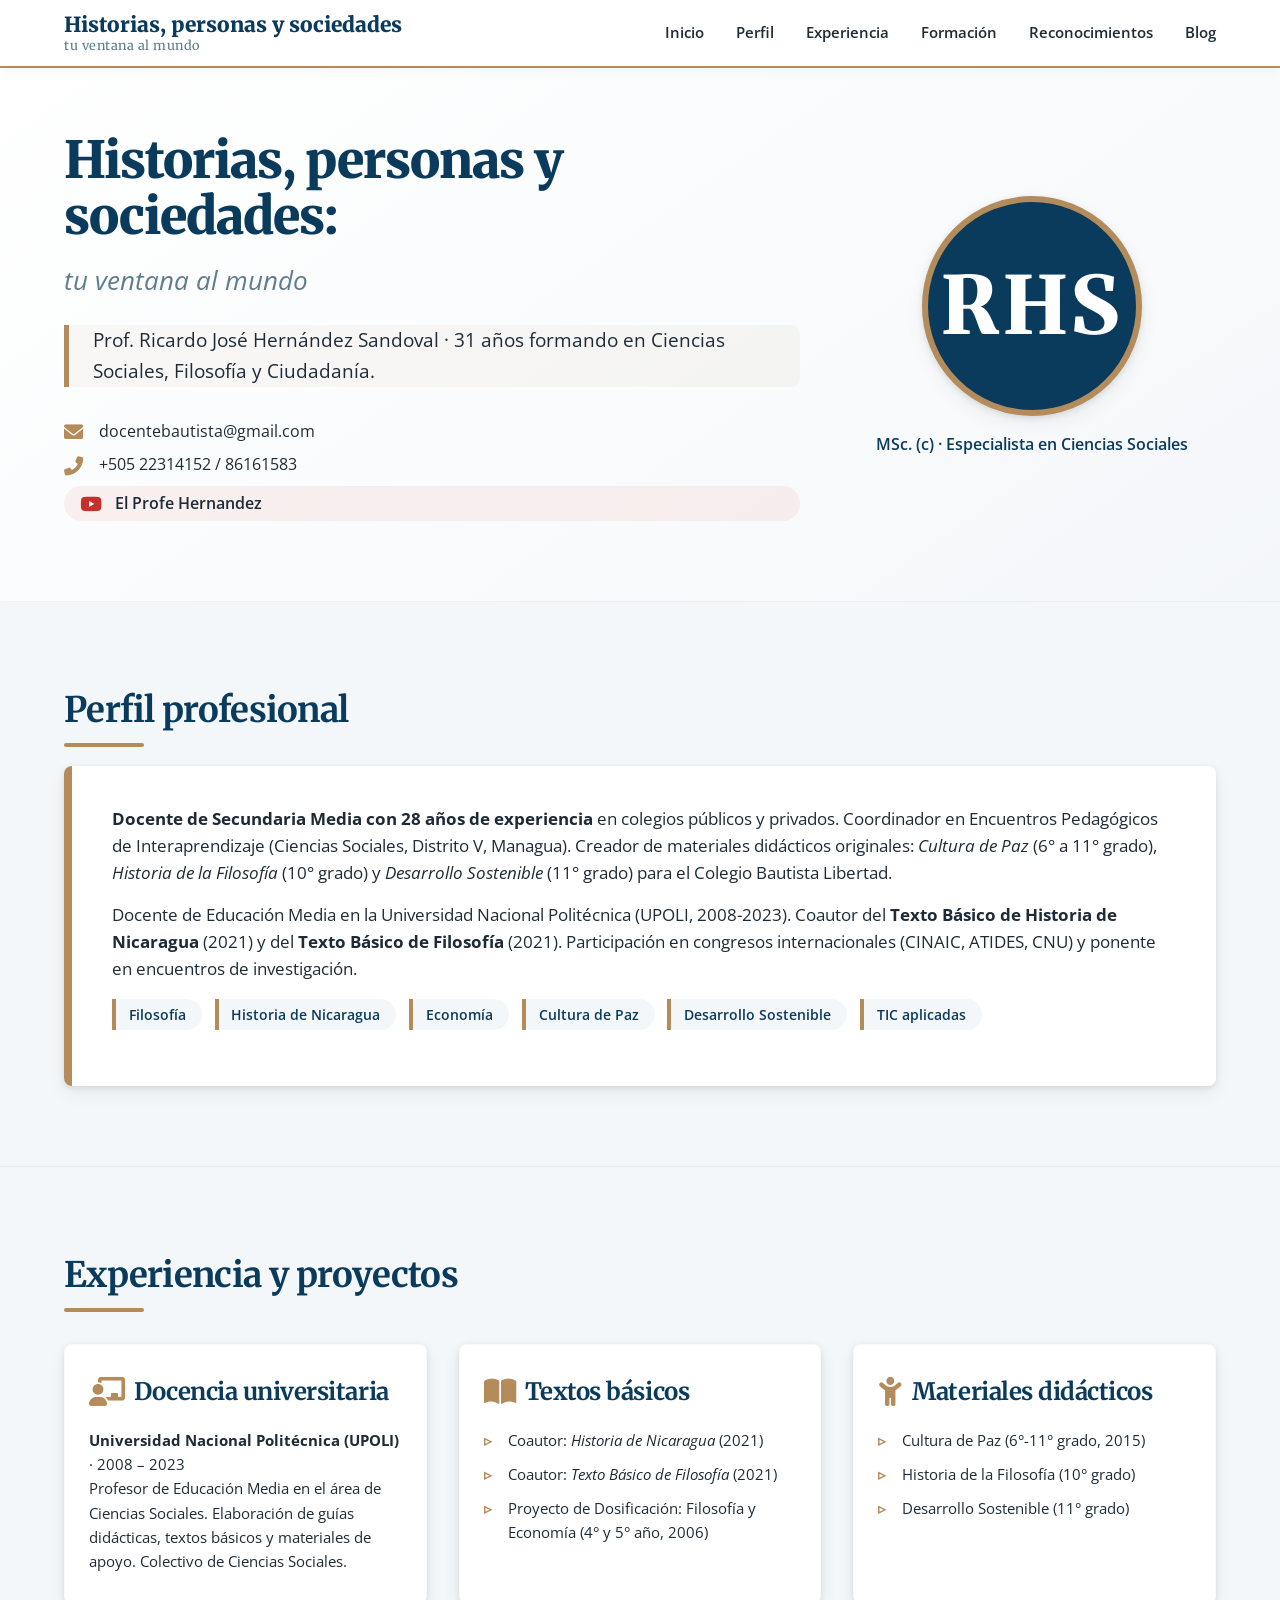
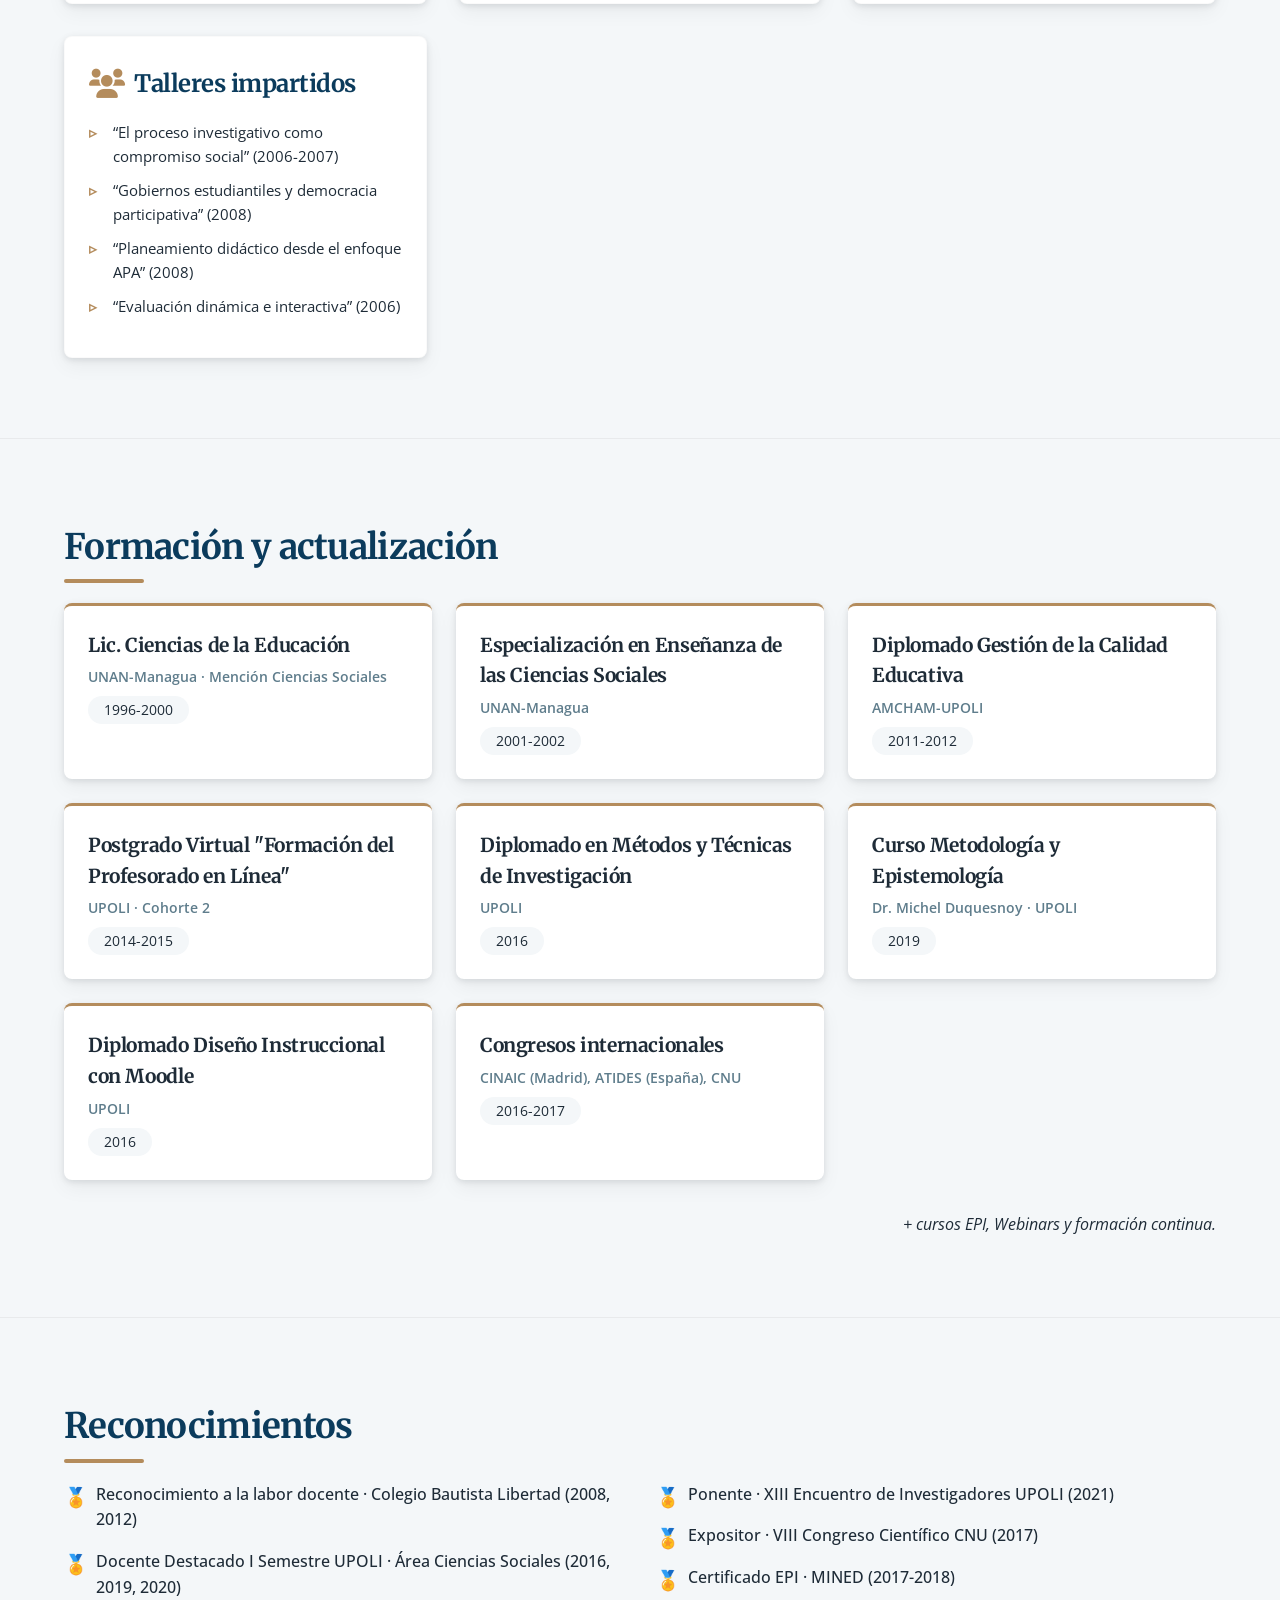
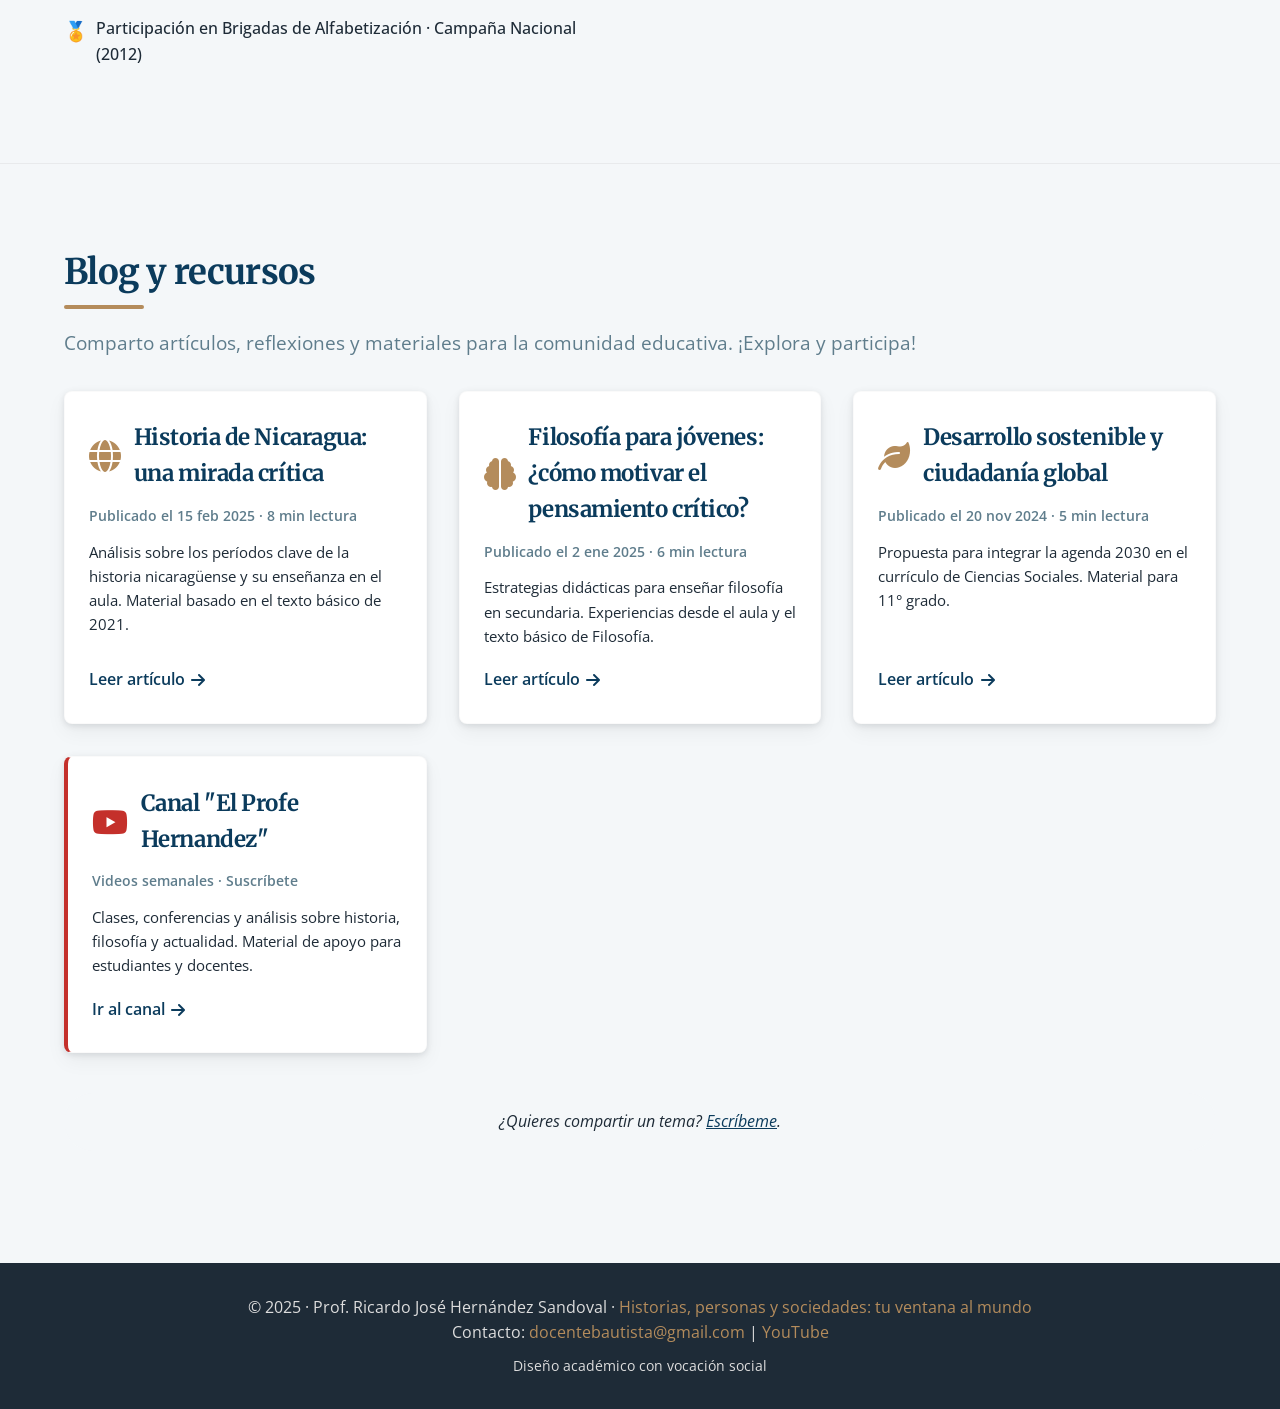
==== index.html @ fa41d8a7 "Update index.html" ====
<!DOCTYPE html>
<html lang="es">
<head>
    <meta charset="UTF-8">
    <meta name="viewport" content="width=device-width, initial-scale=1.0">
    <title>Historias, personas y sociedades · Prof. Ricardo Hernández</title>
    <!-- Fuentes Google Fonts -->
    <link rel="preconnect" href="https://fonts.googleapis.com">
    <link rel="preconnect" href="https://fonts.gstatic.com" crossorigin>
    <link href="https://fonts.googleapis.com/css2?family=Merriweather:wght@400;700;900&family=Open+Sans:wght@300;400;600;700&display=swap" rel="stylesheet">
    <!-- Font Awesome 6 -->
    <link rel="stylesheet" href="https://cdnjs.cloudflare.com/ajax/libs/font-awesome/6.0.0-beta3/css/all.min.css">
    <!-- Hoja de estilos personalizada -->
    <link rel="stylesheet" href="styles.css">
</head>
<body>
    <!-- BARRA DE NAVEGACIÓN -->
    <nav class="navbar">
        <div class="container">
            <div class="logo">
                Historias, personas y sociedades
                <span>tu ventana al mundo</span>
            </div>
            <ul class="nav-menu" id="nav-menu">
                <li><a href="#inicio">Inicio</a></li>
                <li><a href="#perfil">Perfil</a></li>
                <li><a href="#experiencia">Experiencia</a></li>
                <li><a href="#formacion">Formación</a></li>
                <li><a href="#reconocimientos">Reconocimientos</a></li>
                <li><a href="#blog">Blog</a></li>
            </ul>
            <div class="hamburger" id="hamburger">
                <span></span><span></span><span></span>
            </div>
        </div>
    </nav>

    <!-- SECCIÓN INICIO / HERO -->
    <section id="inicio">
        <div class="container hero">
            <div class="hero-content">
                <h1>Historias, personas y sociedades:</h1>
                <div class="subtitle">tu ventana al mundo</div>
                <p class="intro-text">Prof. Ricardo José Hernández Sandoval · 31 años formando en Ciencias Sociales, Filosofía y Ciudadanía.</p>
                <div class="hero-contact">
                    <p><i class="fas fa-envelope"></i> docentebautista@gmail.com</p>
                    <p><i class="fas fa-phone-alt"></i> +505 22314152 / 86161583</p>
                    <a href="https://youtube.com/@ElProfeHernandez" target="_blank" class="youtube-link"><i class="fab fa-youtube"></i> El Profe Hernandez</a>
                </div>
            </div>
            <div class="hero-avatar">
                <div class="avatar-circle">
                    <span>RHS</span>
                </div>
                <p style="margin-top: 1rem; font-weight: 600; color: var(--primary);">MSc. (c) · Especialista en Ciencias Sociales</p>
            </div>
        </div>
    </section>

    <!-- PERFIL PROFESIONAL -->
    <section id="perfil">
        <div class="container">
            <h2 class="section-title">Perfil profesional</h2>
            <div class="perfil-texto">
                <p><strong>Docente de Secundaria Media con 28 años de experiencia</strong> en colegios públicos y privados. Coordinador en Encuentros Pedagógicos de Interaprendizaje (Ciencias Sociales, Distrito V, Managua). Creador de materiales didácticos originales: <em>Cultura de Paz</em> (6° a 11° grado), <em>Historia de la Filosofía</em> (10° grado) y <em>Desarrollo Sostenible</em> (11° grado) para el Colegio Bautista Libertad.</p>
                <p style="margin-top: 1rem;">Docente de Educación Media en la Universidad Nacional Politécnica (UPOLI, 2008-2023). Coautor del <strong>Texto Básico de Historia de Nicaragua</strong> (2021) y del <strong>Texto Básico de Filosofía</strong> (2021). Participación en congresos internacionales (CINAIC, ATIDES, CNU) y ponente en encuentros de investigación.</p>
                <div class="badge-list">
                    <span class="badge">Filosofía</span>
                    <span class="badge">Historia de Nicaragua</span>
                    <span class="badge">Economía</span>
                    <span class="badge">Cultura de Paz</span>
                    <span class="badge">Desarrollo Sostenible</span>
                    <span class="badge">TIC aplicadas</span>
                </div>
            </div>
        </div>
    </section>

    <!-- EXPERIENCIA DESTACADA y MATERIALES -->
    <section id="experiencia">
        <div class="container">
            <h2 class="section-title">Experiencia y proyectos</h2>
            <div class="card-grid">
                <div class="card">
                    <h3><i class="fas fa-chalkboard-teacher"></i> Docencia universitaria</h3>
                    <p><strong>Universidad Nacional Politécnica (UPOLI)</strong> · 2008 – 2023</p>
                    <p>Profesor de Educación Media en el área de Ciencias Sociales. Elaboración de guías didácticas, textos básicos y materiales de apoyo. Colectivo de Ciencias Sociales.</p>
                </div>
                <div class="card">
                    <h3><i class="fas fa-book-open"></i> Textos básicos</h3>
                    <ul>
                        <li>Coautor: <em>Historia de Nicaragua</em> (2021)</li>
                        <li>Coautor: <em>Texto Básico de Filosofía</em> (2021)</li>
                        <li>Proyecto de Dosificación: Filosofía y Economía (4° y 5° año, 2006)</li>
                    </ul>
                </div>
                <div class="card">
                    <h3><i class="fas fa-child"></i> Materiales didácticos</h3>
                    <ul>
                        <li>Cultura de Paz (6°-11° grado, 2015)</li>
                        <li>Historia de la Filosofía (10° grado)</li>
                        <li>Desarrollo Sostenible (11° grado)</li>
                    </ul>
                </div>
                <div class="card">
                    <h3><i class="fas fa-users"></i> Talleres impartidos</h3>
                    <ul>
                        <li>“El proceso investigativo como compromiso social” (2006-2007)</li>
                        <li>“Gobiernos estudiantiles y democracia participativa” (2008)</li>
                        <li>“Planeamiento didáctico desde el enfoque APA” (2008)</li>
                        <li>“Evaluación dinámica e interactiva” (2006)</li>
                    </ul>
                </div>
            </div>
        </div>
    </section>

    <!-- FORMACIÓN ACADÉMICA Y DIPLOMADOS -->
    <section id="formacion">
        <div class="container">
            <h2 class="section-title">Formación y actualización</h2>
            <div class="formacion-grid">
                <div class="formacion-item">
                    <h4>Lic. Ciencias de la Educación</h4>
                    <div class="institucion">UNAN-Managua · Mención Ciencias Sociales</div>
                    <div class="fecha">1996-2000</div>
                </div>
                <div class="formacion-item">
                    <h4>Especialización en Enseñanza de las Ciencias Sociales</h4>
                    <div class="institucion">UNAN-Managua</div>
                    <div class="fecha">2001-2002</div>
                </div>
                <div class="formacion-item">
                    <h4>Diplomado Gestión de la Calidad Educativa</h4>
                    <div class="institucion">AMCHAM-UPOLI</div>
                    <div class="fecha">2011-2012</div>
                </div>
                <div class="formacion-item">
                    <h4>Postgrado Virtual "Formación del Profesorado en Línea"</h4>
                    <div class="institucion">UPOLI · Cohorte 2</div>
                    <div class="fecha">2014-2015</div>
                </div>
                <div class="formacion-item">
                    <h4>Diplomado en Métodos y Técnicas de Investigación</h4>
                    <div class="institucion">UPOLI</div>
                    <div class="fecha">2016</div>
                </div>
                <div class="formacion-item">
                    <h4>Curso Metodología y Epistemología</h4>
                    <div class="institucion">Dr. Michel Duquesnoy · UPOLI</div>
                    <div class="fecha">2019</div>
                </div>
                <div class="formacion-item">
                    <h4>Diplomado Diseño Instruccional con Moodle</h4>
                    <div class="institucion">UPOLI</div>
                    <div class="fecha">2016</div>
                </div>
                <div class="formacion-item">
                    <h4>Congresos internacionales</h4>
                    <div class="institucion">CINAIC (Madrid), ATIDES (España), CNU</div>
                    <div class="fecha">2016-2017</div>
                </div>
            </div>
            <p style="margin-top: 2rem; text-align: right; font-style: italic;">+ cursos EPI, Webinars y formación continua.</p>
        </div>
    </section>

    <!-- RECONOCIMIENTOS -->
    <section id="reconocimientos">
        <div class="container">
            <h2 class="section-title">Reconocimientos</h2>
            <div style="display: grid; grid-template-columns: repeat(auto-fit, minmax(300px, 1fr)); gap: 2rem;">
                <ul class="reconocimientos-list">
                    <li>Reconocimiento a la labor docente · Colegio Bautista Libertad (2008, 2012)</li>
                    <li>Docente Destacado I Semestre UPOLI · Área Ciencias Sociales (2016, 2019, 2020)</li>
                    <li>Participación en Brigadas de Alfabetización · Campaña Nacional (2012)</li>
                </ul>
                <ul class="reconocimientos-list">
                    <li>Ponente · XIII Encuentro de Investigadores UPOLI (2021)</li>
                    <li>Expositor · VIII Congreso Científico CNU (2017)</li>
                    <li>Certificado EPI · MINED (2017-2018)</li>
                </ul>
            </div>
        </div>
    </section>

    <!-- SECCIÓN BLOG -->
    <section id="blog">
        <div class="container">
            <h2 class="section-title">Blog y recursos</h2>
            <p class="blog-intro">Comparto artículos, reflexiones y materiales para la comunidad educativa. ¡Explora y participa!</p>
            <div class="blog-grid">
                <div class="blog-card">
                    <div class="blog-card-header">
                        <i class="fas fa-globe"></i>
                        <h3>Historia de Nicaragua: una mirada crítica</h3>
                    </div>
                    <p class="blog-meta">Publicado el 15 feb 2025 · 8 min lectura</p>
                    <p class="blog-excerpt">Análisis sobre los períodos clave de la historia nicaragüense y su enseñanza en el aula. Material basado en el texto básico de 2021.</p>
                    <a href="#" class="blog-link" target="_blank">Leer artículo <i class="fas fa-arrow-right"></i></a>
                </div>
                <div class="blog-card">
                    <div class="blog-card-header">
                        <i class="fas fa-brain"></i>
                        <h3>Filosofía para jóvenes: ¿cómo motivar el pensamiento crítico?</h3>
                    </div>
                    <p class="blog-meta">Publicado el 2 ene 2025 · 6 min lectura</p>
                    <p class="blog-excerpt">Estrategias didácticas para enseñar filosofía en secundaria. Experiencias desde el aula y el texto básico de Filosofía.</p>
                    <a href="#" class="blog-link" target="_blank">Leer artículo <i class="fas fa-arrow-right"></i></a>
                </div>
                <div class="blog-card">
                    <div class="blog-card-header">
                        <i class="fas fa-leaf"></i>
                        <h3>Desarrollo sostenible y ciudadanía global</h3>
                    </div>
                    <p class="blog-meta">Publicado el 20 nov 2024 · 5 min lectura</p>
                    <p class="blog-excerpt">Propuesta para integrar la agenda 2030 en el currículo de Ciencias Sociales. Material para 11° grado.</p>
                    <a href="#" class="blog-link" target="_blank">Leer artículo <i class="fas fa-arrow-right"></i></a>
                </div>
                <div class="blog-card blog-card-youtube">
                    <div class="blog-card-header">
                        <i class="fab fa-youtube" style="color: #c4302b;"></i>
                        <h3>Canal "El Profe Hernandez"</h3>
                    </div>
                    <p class="blog-meta">Videos semanales · Suscríbete</p>
                    <p class="blog-excerpt">Clases, conferencias y análisis sobre historia, filosofía y actualidad. Material de apoyo para estudiantes y docentes.</p>
                    <a href="https://youtube.com/@ElProfeHernandez" class="blog-link" target="_blank">Ir al canal <i class="fas fa-arrow-right"></i></a>
                </div>
            </div>
            <p class="blog-note">¿Quieres compartir un tema? <a href="mailto:docentebautista@gmail.com">Escríbeme</a>.</p>
        </div>
    </section>

    <!-- FOOTER -->
    <footer>
        <div class="container">
            <p>© 2025 · Prof. Ricardo José Hernández Sandoval · <a href="#inicio">Historias, personas y sociedades: tu ventana al mundo</a></p>
            <p>Contacto: <a href="mailto:docentebautista@gmail.com">docentebautista@gmail.com</a> | <a href="https://youtube.com/@ElProfeHernandez" target="_blank">YouTube</a></p>
            <p style="margin-top: 0.5rem; font-size: 0.9rem;">Diseño académico con vocación social</p>
        </div>
    </footer>

    <!-- Archivo JavaScript -->
    <script src="script.js"></script>
</body>
</html>
---- styles.css ----
/* === RESET Y VARIABLES === */
* {
    margin: 0;
    padding: 0;
    box-sizing: border-box;
}

:root {
    --primary: #0b3b5c;       /* Azul profundo académico */
    --secondary: #5f7d8c;     /* Gris azulado para detalles */
    --accent: #b48c5c;        /* Acento cálido (ocre) */
    --light: #f4f7f9;         /* Fondo muy suave */
    --dark: #1e2b37;           /* Casi negro para textos */
    --white: #ffffff;
    --shadow: 0 8px 20px rgba(0,0,0,0.05), 0 2px 6px rgba(0,20,30,0.1);
    --border-radius: 8px;
}

body {
    font-family: 'Open Sans', sans-serif;
    color: var(--dark);
    background-color: var(--light);
    line-height: 1.6;
    scroll-behavior: smooth;
}

h1, h2, h3, h4 {
    font-family: 'Merriweather', serif;
    font-weight: 700;
    letter-spacing: -0.02em;
}

a {
    text-decoration: none;
    color: inherit;
}

.container {
    max-width: 1200px;
    margin: 0 auto;
    padding: 0 24px;
}

/* === NAVBAR === */
.navbar {
    background-color: var(--white);
    box-shadow: 0 4px 12px rgba(0,0,0,0.03);
    position: sticky;
    top: 0;
    z-index: 100;
    padding: 0.8rem 0;
    border-bottom: 2px solid var(--accent);
}

.navbar .container {
    display: flex;
    justify-content: space-between;
    align-items: center;
}

.logo {
    font-family: 'Merriweather', serif;
    font-weight: 900;
    font-size: 1.3rem;
    color: var(--primary);
    line-height: 1.2;
}
.logo span {
    display: block;
    font-size: 0.8rem;
    font-weight: 400;
    color: var(--secondary);
    letter-spacing: 0.5px;
}

.nav-menu {
    display: flex;
    list-style: none;
    gap: 2rem;
}

.nav-menu a {
    font-weight: 600;
    font-size: 0.95rem;
    color: var(--dark);
    padding: 0.5rem 0;
    border-bottom: 2px solid transparent;
    transition: 0.2s;
}
.nav-menu a:hover {
    border-bottom-color: var(--accent);
    color: var(--primary);
}

.hamburger {
    display: none;
    flex-direction: column;
    cursor: pointer;
    gap: 5px;
}
.hamburger span {
    width: 28px;
    height: 3px;
    background-color: var(--primary);
    border-radius: 3px;
    transition: 0.2s;
}

/* === SECCIONES GENERALES === */
section {
    padding: 5rem 0;
    border-bottom: 1px solid rgba(0,0,0,0.05);
}
section:last-of-type {
    border-bottom: none;
}

.section-title {
    font-size: 2.2rem;
    color: var(--primary);
    margin-bottom: 1.2rem;
    position: relative;
    padding-bottom: 0.5rem;
}
.section-title::after {
    content: '';
    position: absolute;
    bottom: 0;
    left: 0;
    width: 80px;
    height: 4px;
    background: var(--accent);
    border-radius: 4px;
}

.card-grid {
    display: grid;
    grid-template-columns: repeat(auto-fit, minmax(280px, 1fr));
    gap: 2rem;
    margin-top: 2rem;
}

.card {
    background: var(--white);
    border-radius: var(--border-radius);
    padding: 1.8rem 1.5rem;
    box-shadow: var(--shadow);
    transition: transform 0.2s, box-shadow 0.2s;
    border: 1px solid rgba(0,0,0,0.02);
}
.card:hover {
    transform: translateY(-5px);
    box-shadow: 0 15px 30px rgba(0,30,50,0.1);
}
.card h3 {
    color: var(--primary);
    margin-bottom: 1rem;
    font-size: 1.5rem;
    display: flex;
    align-items: center;
    gap: 0.6rem;
}
.card h3 i {
    color: var(--accent);
    font-size: 1.8rem;
}
.card p, .card li {
    color: var(--dark);
    font-size: 0.95rem;
}
.card ul {
    list-style: none;
}
.card li {
    margin-bottom: 0.6rem;
    padding-left: 1.5rem;
    position: relative;
}
.card li::before {
    content: "▹";
    color: var(--accent);
    position: absolute;
    left: 0;
    font-weight: bold;
}

.badge-list {
    display: flex;
    flex-wrap: wrap;
    gap: 0.8rem;
    margin: 1rem 0;
}
.badge {
    background: var(--light);
    border-left: 4px solid var(--accent);
    padding: 0.3rem 1rem 0.3rem 0.8rem;
    font-weight: 600;
    font-size: 0.85rem;
    color: var(--primary);
    border-radius: 0 20px 20px 0;
}

/* === HERO === */
#inicio {
    background: linear-gradient(145deg, var(--white) 0%, var(--light) 100%);
    padding: 4rem 0 5rem;
}
.hero {
    display: flex;
    align-items: center;
    gap: 3rem;
    flex-wrap: wrap;
}
.hero-content {
    flex: 2;
    min-width: 300px;
}
.hero-content h1 {
    font-size: 3.2rem;
    font-weight: 900;
    color: var(--primary);
    line-height: 1.1;
    margin-bottom: 1rem;
}
.hero-content .subtitle {
    font-size: 1.6rem;
    font-weight: 400;
    color: var(--secondary);
    margin-bottom: 1.5rem;
    font-style: italic;
}
.hero-content .intro-text {
    font-size: 1.2rem;
    margin-bottom: 2rem;
    border-left: 5px solid var(--accent);
    padding-left: 1.5rem;
    background: rgba(180,140,92,0.05);
    border-radius: 0 8px 8px 0;
}
.hero-avatar {
    flex: 1;
    min-width: 220px;
    text-align: center;
}
.avatar-circle {
    width: 220px;
    height: 220px;
    background: var(--primary);
    border-radius: 50%;
    margin: 0 auto;
    display: flex;
    align-items: center;
    justify-content: center;
    border: 6px solid var(--accent);
    box-shadow: var(--shadow);
}
.avatar-circle span {
    font-size: 5rem;
    font-weight: 900;
    color: var(--white);
    font-family: 'Merriweather', serif;
    text-transform: uppercase;
    letter-spacing: 4px;
}
.hero-contact {
    margin-top: 1rem;
    display: flex;
    flex-direction: column;
    gap: 0.5rem;
}
.hero-contact a, .hero-contact p {
    display: inline-flex;
    align-items: center;
    gap: 0.7rem;
    font-size: 1rem;
    color: var(--dark);
}
.hero-contact i {
    color: var(--accent);
    width: 1.5rem;
    font-size: 1.2rem;
}
.youtube-link {
    background: #c4302b10;
    padding: 0.3rem 1rem;
    border-radius: 40px;
    font-weight: 600;
}
.youtube-link i {
    color: #c4302b;
}

/* === PERFIL === */
.perfil-texto {
    background: var(--white);
    padding: 2.5rem;
    border-radius: var(--border-radius);
    box-shadow: var(--shadow);
    font-size: 1.05rem;
    border-left: 8px solid var(--accent);
}

/* === EXPERIENCIA === */
.exp-item {
    margin-bottom: 2rem;
}
.exp-item h3 {
    font-size: 1.4rem;
    margin-bottom: 0.2rem;
    color: var(--primary);
}
.exp-meta {
    font-weight: 600;
    color: var(--secondary);
    margin-bottom: 0.5rem;
    display: block;
}

/* === FORMACIÓN === */
.formacion-grid {
    display: grid;
    grid-template-columns: repeat(auto-fill, minmax(280px, 1fr));
    gap: 1.5rem;
}
.formacion-item {
    background: var(--white);
    padding: 1.5rem;
    border-radius: var(--border-radius);
    box-shadow: var(--shadow);
    border-top: 3px solid var(--accent);
}
.formacion-item h4 {
    font-size: 1.2rem;
    margin-bottom: 0.3rem;
}
.formacion-item .institucion {
    color: var(--secondary);
    font-weight: 600;
    font-size: 0.9rem;
    margin-bottom: 0.5rem;
}
.formacion-item .fecha {
    font-size: 0.85rem;
    background: var(--light);
    display: inline-block;
    padding: 0.2rem 1rem;
    border-radius: 20px;
}

/* === RECONOCIMIENTOS === */
.reconocimientos-list {
    list-style: none;
}
.reconocimientos-list li {
    margin-bottom: 1rem;
    padding-left: 2rem;
    position: relative;
    font-weight: 500;
}
.reconocimientos-list li::before {
    content: "🏅";
    position: absolute;
    left: 0;
    color: var(--accent);
    font-size: 1.2rem;
}

/* === BLOG === */
.blog-intro {
    font-size: 1.2rem;
    margin-bottom: 2rem;
    color: var(--secondary);
}
.blog-grid {
    display: grid;
    grid-template-columns: repeat(auto-fit, minmax(280px, 1fr));
    gap: 2rem;
    margin-top: 1rem;
}
.blog-card {
    background: var(--white);
    border-radius: var(--border-radius);
    padding: 1.8rem 1.5rem;
    box-shadow: var(--shadow);
    transition: transform 0.2s, box-shadow 0.2s;
    border: 1px solid rgba(0,0,0,0.02);
    display: flex;
    flex-direction: column;
}
.blog-card:hover {
    transform: translateY(-5px);
    box-shadow: 0 15px 30px rgba(0,30,50,0.1);
}
.blog-card-header {
    display: flex;
    align-items: center;
    gap: 0.8rem;
    margin-bottom: 0.8rem;
}
.blog-card-header i {
    font-size: 2rem;
    color: var(--accent);
}
.blog-card-header h3 {
    font-size: 1.4rem;
    color: var(--primary);
    margin: 0;
}
.blog-meta {
    font-size: 0.85rem;
    color: var(--secondary);
    margin-bottom: 0.8rem;
    font-weight: 600;
}
.blog-excerpt {
    font-size: 0.95rem;
    margin-bottom: 1.2rem;
    flex-grow: 1;
}
.blog-link {
    color: var(--primary);
    font-weight: 600;
    display: inline-flex;
    align-items: center;
    gap: 0.4rem;
    transition: gap 0.2s;
    border-bottom: 1px solid transparent;
}
.blog-link:hover {
    gap: 0.8rem;
    border-bottom-color: var(--accent);
}
.blog-card-youtube {
    border-left: 4px solid #c4302b;
}
.blog-note {
    margin-top: 2.5rem;
    font-style: italic;
    text-align: center;
    background: var(--light);
    padding: 1rem;
    border-radius: 40px;
}
.blog-note a {
    color: var(--primary);
    text-decoration: underline;
}

/* === BOTONES (útil para enlaces) === */
.btn {
    display: inline-block;
    background: var(--primary);
    color: white;
    padding: 0.8rem 2rem;
    border-radius: 40px;
    font-weight: 600;
    transition: background 0.2s;
    border: none;
    cursor: pointer;
}
.btn:hover {
    background: var(--secondary);
}

/* === FOOTER === */
footer {
    background: var(--dark);
    color: #ddd;
    text-align: center;
    padding: 2rem 0;
    margin-top: 2rem;
}
footer a {
    color: var(--accent);
}
footer a:hover {
    text-decoration: underline;
}

/* === RESPONSIVE === */
@media (max-width: 768px) {
    .nav-menu {
        position: fixed;
        left: -100%;
        top: 70px;
        flex-direction: column;
        background-color: var(--white);
        width: 100%;
        text-align: center;
        transition: 0.3s;
        box-shadow: 0 10px 20px rgba(0,0,0,0.1);
        padding: 2rem 0;
        gap: 1.5rem;
        border-top: 2px solid var(--accent);
    }
    .nav-menu.active {
        left: 0;
    }
    .hamburger {
        display: flex;
    }
    .hero {
        flex-direction: column-reverse;
        text-align: center;
    }
    .hero-content h1 {
        font-size: 2.5rem;
    }
    .hero-content .intro-text {
        text-align: left;
    }
    .section-title {
        font-size: 2rem;
    }
}
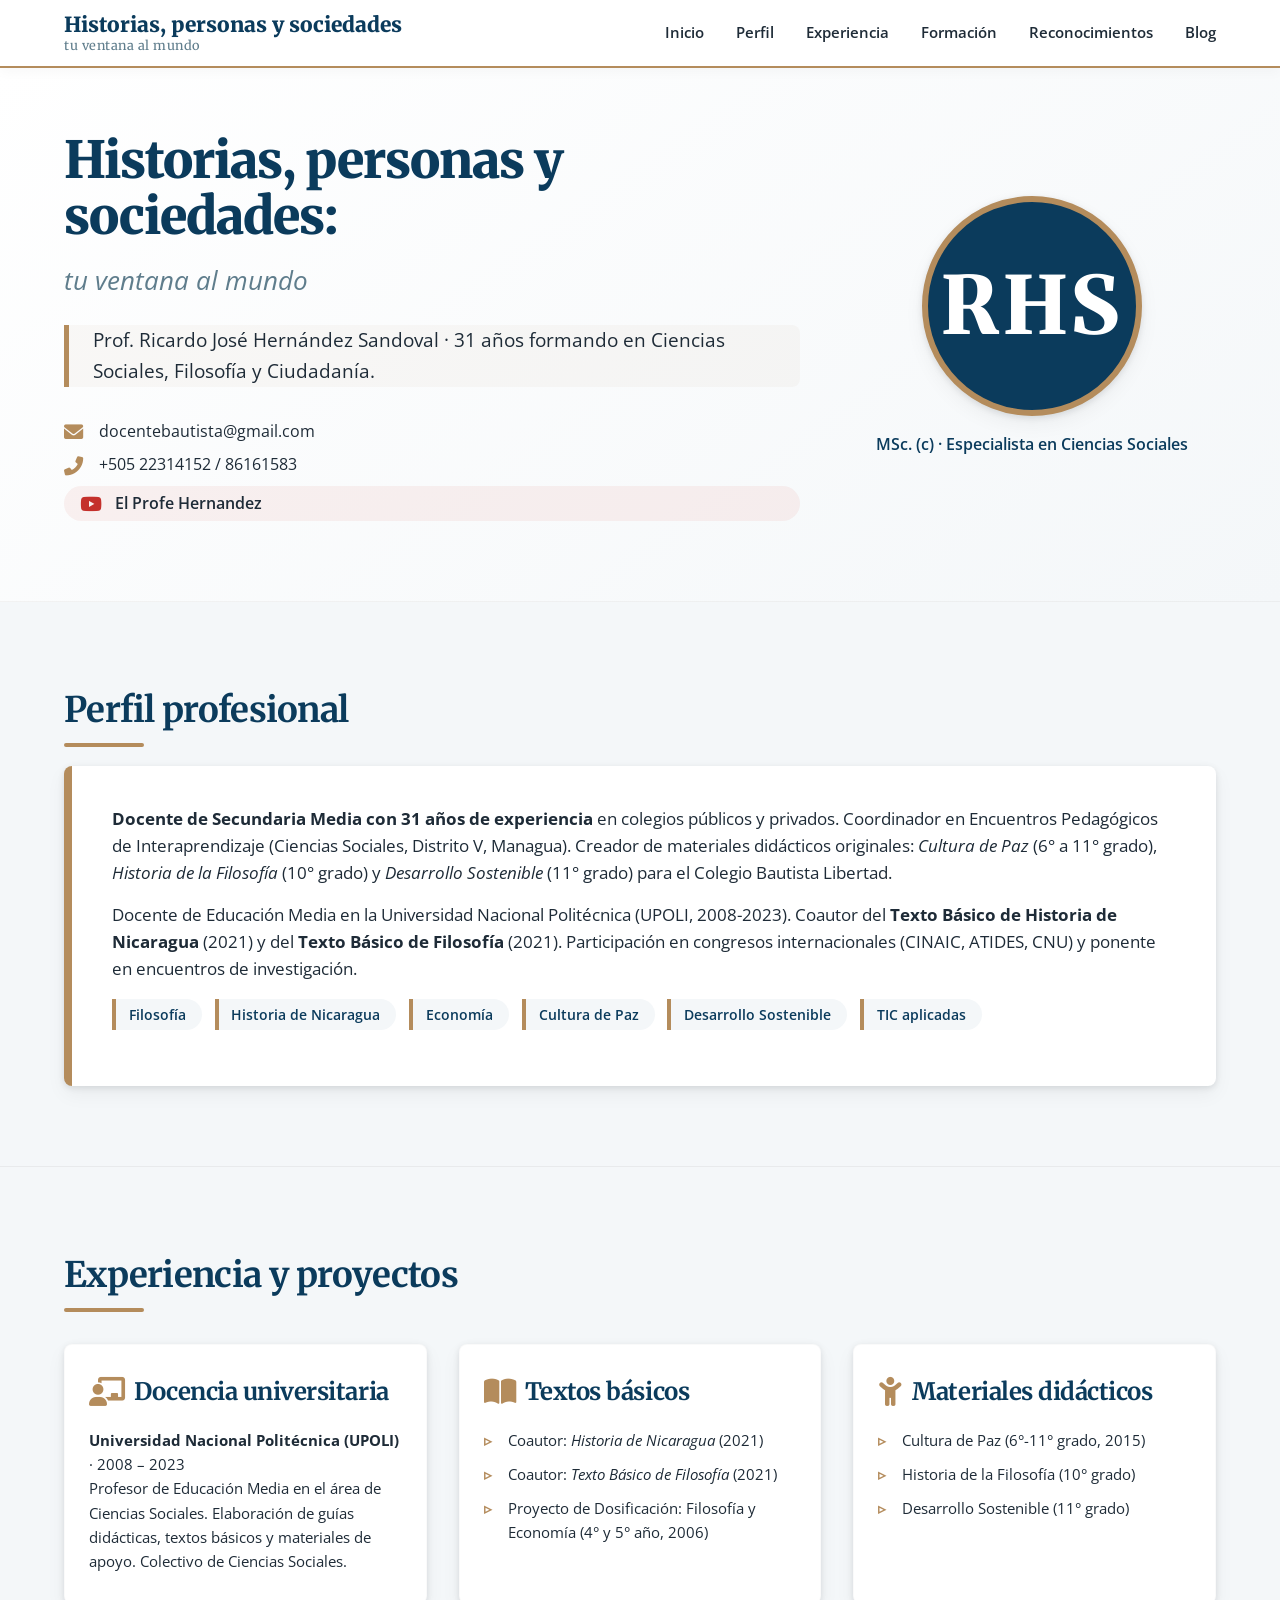
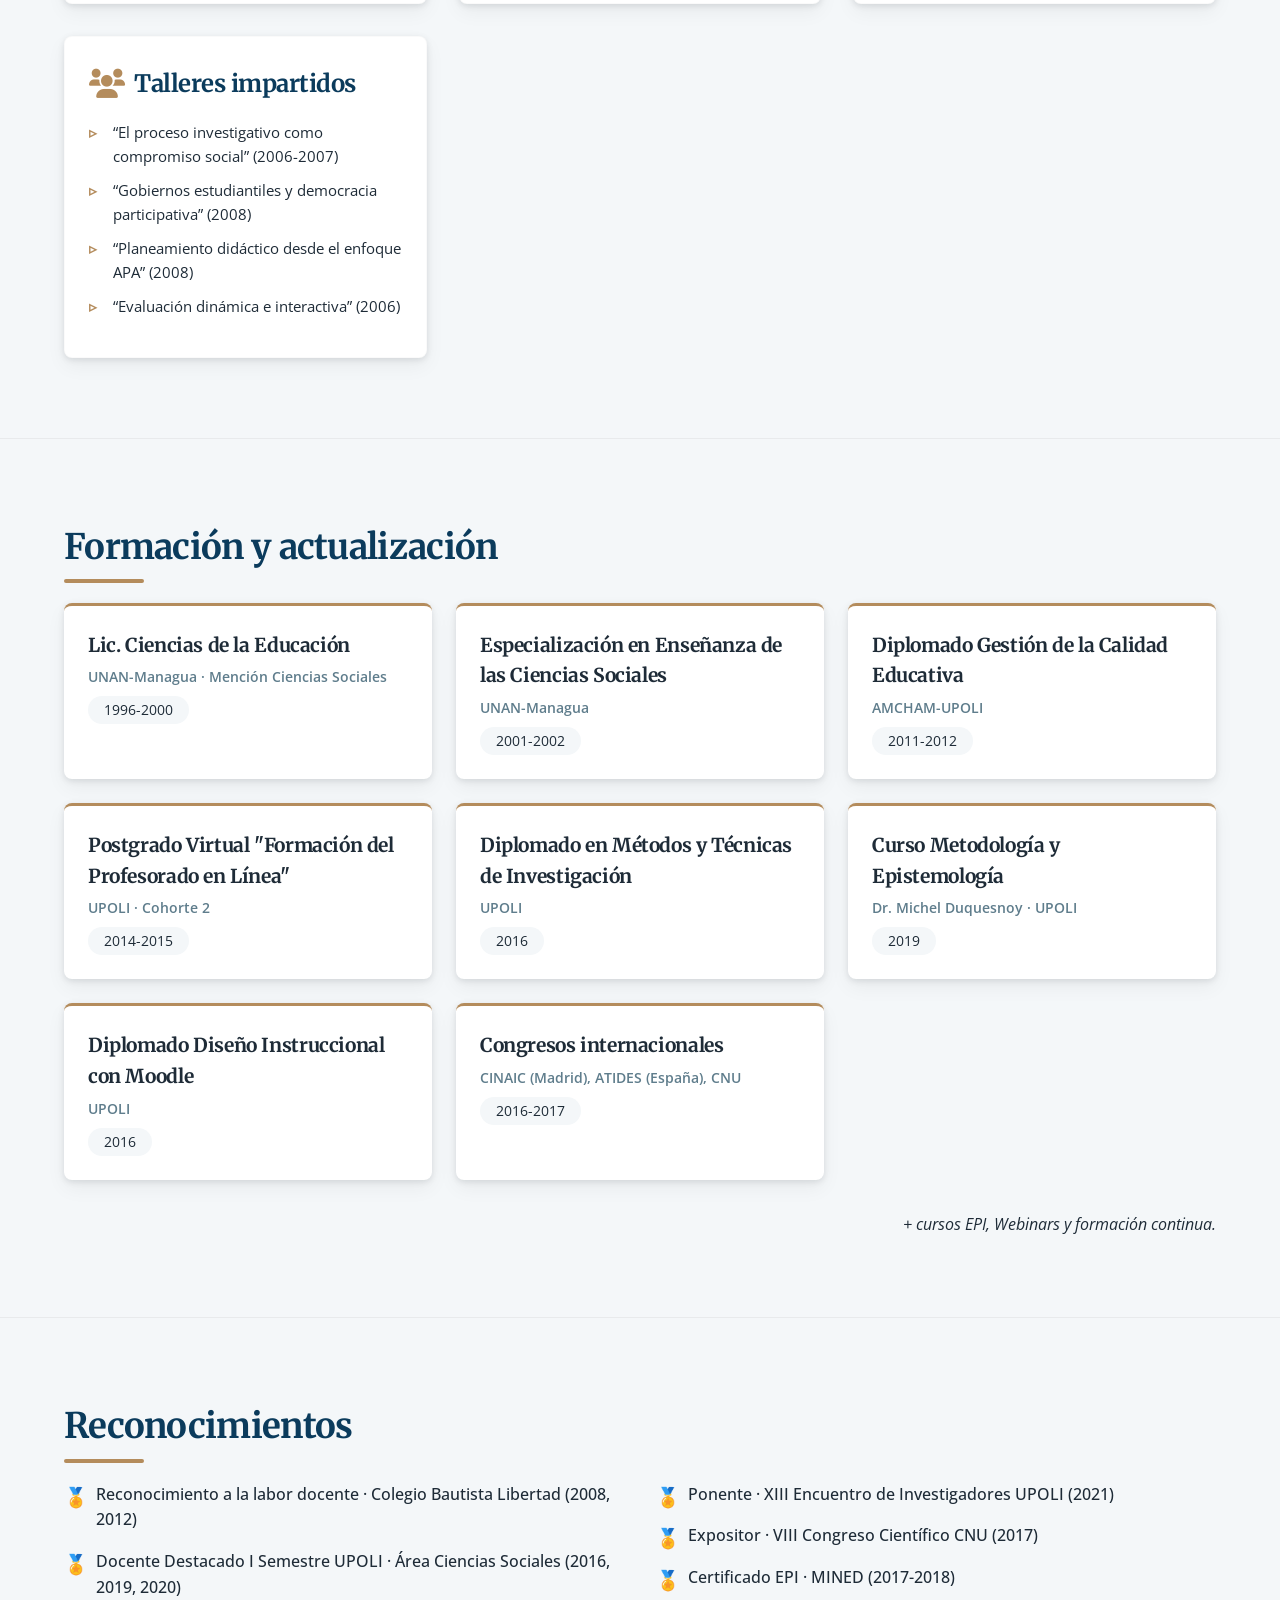
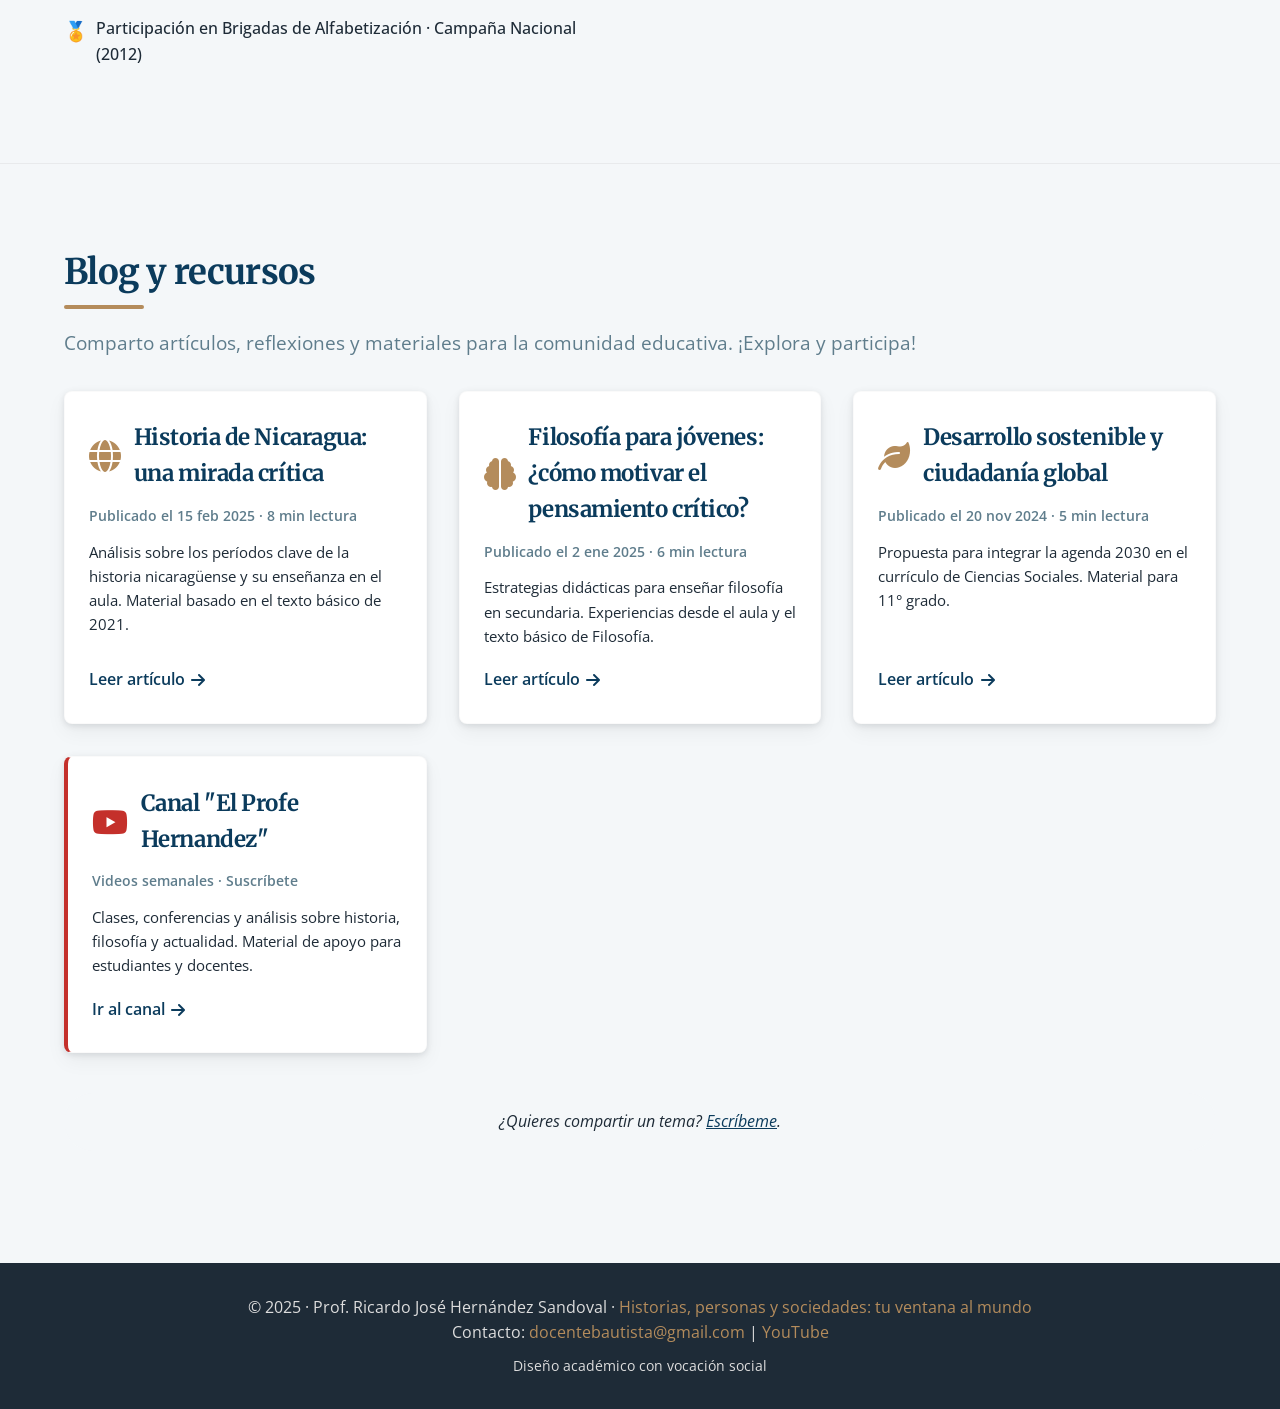
==== commit 77a16cec: "Update index.html" ====
--- a/index.html
+++ b/index.html
@@ -62,7 +62,7 @@
         <div class="container">
             <h2 class="section-title">Perfil profesional</h2>
             <div class="perfil-texto">
-                <p><strong>Docente de Secundaria Media con 28 años de experiencia</strong> en colegios públicos y privados. Coordinador en Encuentros Pedagógicos de Interaprendizaje (Ciencias Sociales, Distrito V, Managua). Creador de materiales didácticos originales: <em>Cultura de Paz</em> (6° a 11° grado), <em>Historia de la Filosofía</em> (10° grado) y <em>Desarrollo Sostenible</em> (11° grado) para el Colegio Bautista Libertad.</p>
+                <p><strong>Docente de Secundaria Media con 31 años de experiencia</strong> en colegios públicos y privados. Coordinador en Encuentros Pedagógicos de Interaprendizaje (Ciencias Sociales, Distrito V, Managua). Creador de materiales didácticos originales: <em>Cultura de Paz</em> (6° a 11° grado), <em>Historia de la Filosofía</em> (10° grado) y <em>Desarrollo Sostenible</em> (11° grado) para el Colegio Bautista Libertad.</p>
                 <p style="margin-top: 1rem;">Docente de Educación Media en la Universidad Nacional Politécnica (UPOLI, 2008-2023). Coautor del <strong>Texto Básico de Historia de Nicaragua</strong> (2021) y del <strong>Texto Básico de Filosofía</strong> (2021). Participación en congresos internacionales (CINAIC, ATIDES, CNU) y ponente en encuentros de investigación.</p>
                 <div class="badge-list">
                     <span class="badge">Filosofía</span>
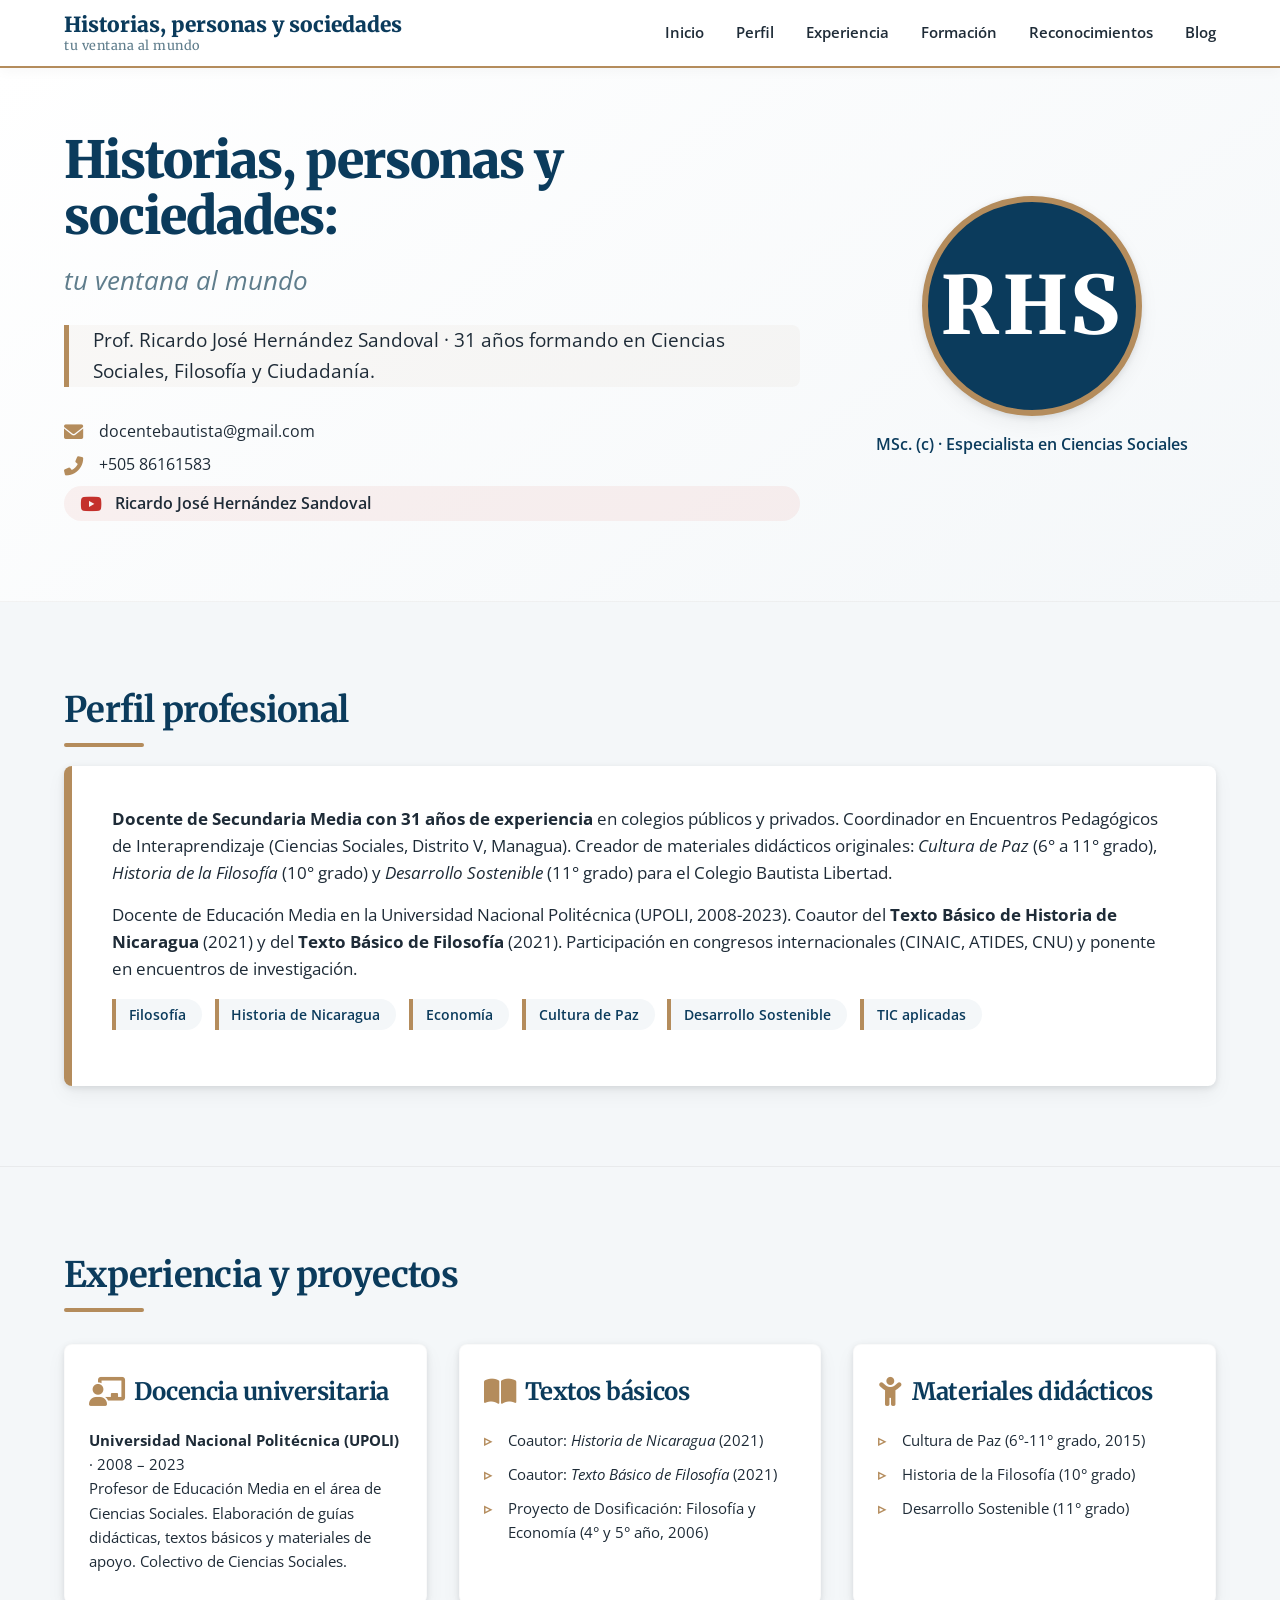
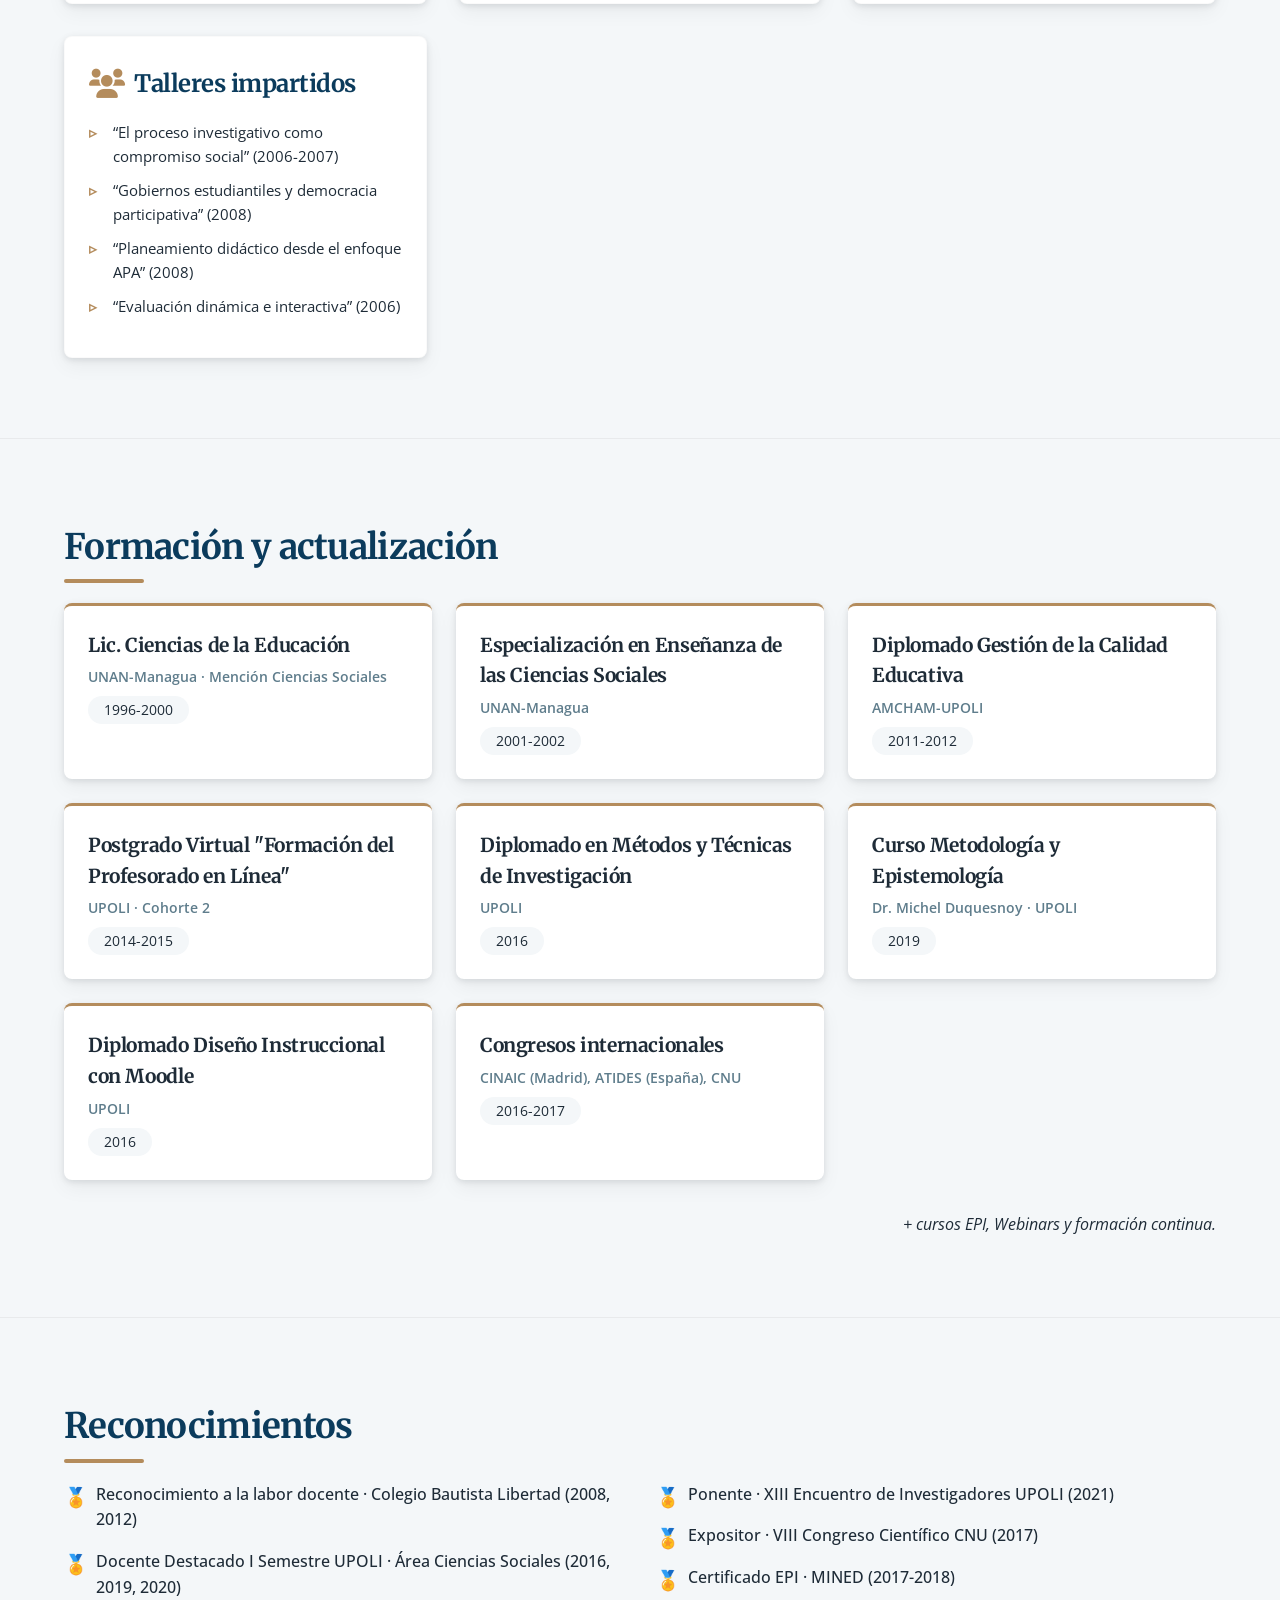
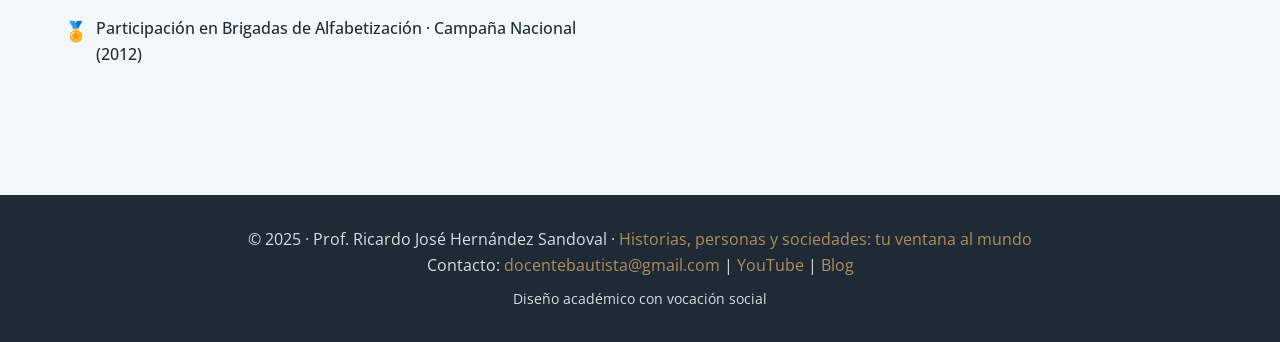
==== commit 12d1285a: "Update index.html" ====
--- a/index.html
+++ b/index.html
@@ -18,16 +18,16 @@
     <nav class="navbar">
         <div class="container">
             <div class="logo">
-                Historias, personas y sociedades
+                <a href="index.html">Historias, personas y sociedades</a>
                 <span>tu ventana al mundo</span>
             </div>
             <ul class="nav-menu" id="nav-menu">
-                <li><a href="#inicio">Inicio</a></li>
-                <li><a href="#perfil">Perfil</a></li>
-                <li><a href="#experiencia">Experiencia</a></li>
-                <li><a href="#formacion">Formación</a></li>
-                <li><a href="#reconocimientos">Reconocimientos</a></li>
-                <li><a href="#blog">Blog</a></li>
+                <li><a href="index.html#inicio">Inicio</a></li>
+                <li><a href="index.html#perfil">Perfil</a></li>
+                <li><a href="index.html#experiencia">Experiencia</a></li>
+                <li><a href="index.html#formacion">Formación</a></li>
+                <li><a href="index.html#reconocimientos">Reconocimientos</a></li>
+                <li><a href="blog.html">Blog</a></li>
             </ul>
             <div class="hamburger" id="hamburger">
                 <span></span><span></span><span></span>
@@ -44,8 +44,8 @@
                 <p class="intro-text">Prof. Ricardo José Hernández Sandoval · 31 años formando en Ciencias Sociales, Filosofía y Ciudadanía.</p>
                 <div class="hero-contact">
                     <p><i class="fas fa-envelope"></i> docentebautista@gmail.com</p>
-                    <p><i class="fas fa-phone-alt"></i> +505 22314152 / 86161583</p>
-                    <a href="https://youtube.com/@ElProfeHernandez" target="_blank" class="youtube-link"><i class="fab fa-youtube"></i> El Profe Hernandez</a>
+                    <p><i class="fas fa-phone-alt"></i> +505 86161583</p>
+                    <a href="https://www.youtube.com/@RicardoJoseHernandezSandoval" target="_blank" class="youtube-link"><i class="fab fa-youtube"></i> Ricardo José Hernández Sandoval</a>
                 </div>
             </div>
             <div class="hero-avatar">
@@ -184,58 +184,11 @@
         </div>
     </section>
 
-    <!-- SECCIÓN BLOG -->
-    <section id="blog">
-        <div class="container">
-            <h2 class="section-title">Blog y recursos</h2>
-            <p class="blog-intro">Comparto artículos, reflexiones y materiales para la comunidad educativa. ¡Explora y participa!</p>
-            <div class="blog-grid">
-                <div class="blog-card">
-                    <div class="blog-card-header">
-                        <i class="fas fa-globe"></i>
-                        <h3>Historia de Nicaragua: una mirada crítica</h3>
-                    </div>
-                    <p class="blog-meta">Publicado el 15 feb 2025 · 8 min lectura</p>
-                    <p class="blog-excerpt">Análisis sobre los períodos clave de la historia nicaragüense y su enseñanza en el aula. Material basado en el texto básico de 2021.</p>
-                    <a href="#" class="blog-link" target="_blank">Leer artículo <i class="fas fa-arrow-right"></i></a>
-                </div>
-                <div class="blog-card">
-                    <div class="blog-card-header">
-                        <i class="fas fa-brain"></i>
-                        <h3>Filosofía para jóvenes: ¿cómo motivar el pensamiento crítico?</h3>
-                    </div>
-                    <p class="blog-meta">Publicado el 2 ene 2025 · 6 min lectura</p>
-                    <p class="blog-excerpt">Estrategias didácticas para enseñar filosofía en secundaria. Experiencias desde el aula y el texto básico de Filosofía.</p>
-                    <a href="#" class="blog-link" target="_blank">Leer artículo <i class="fas fa-arrow-right"></i></a>
-                </div>
-                <div class="blog-card">
-                    <div class="blog-card-header">
-                        <i class="fas fa-leaf"></i>
-                        <h3>Desarrollo sostenible y ciudadanía global</h3>
-                    </div>
-                    <p class="blog-meta">Publicado el 20 nov 2024 · 5 min lectura</p>
-                    <p class="blog-excerpt">Propuesta para integrar la agenda 2030 en el currículo de Ciencias Sociales. Material para 11° grado.</p>
-                    <a href="#" class="blog-link" target="_blank">Leer artículo <i class="fas fa-arrow-right"></i></a>
-                </div>
-                <div class="blog-card blog-card-youtube">
-                    <div class="blog-card-header">
-                        <i class="fab fa-youtube" style="color: #c4302b;"></i>
-                        <h3>Canal "El Profe Hernandez"</h3>
-                    </div>
-                    <p class="blog-meta">Videos semanales · Suscríbete</p>
-                    <p class="blog-excerpt">Clases, conferencias y análisis sobre historia, filosofía y actualidad. Material de apoyo para estudiantes y docentes.</p>
-                    <a href="https://youtube.com/@ElProfeHernandez" class="blog-link" target="_blank">Ir al canal <i class="fas fa-arrow-right"></i></a>
-                </div>
-            </div>
-            <p class="blog-note">¿Quieres compartir un tema? <a href="mailto:docentebautista@gmail.com">Escríbeme</a>.</p>
-        </div>
-    </section>
-
     <!-- FOOTER -->
     <footer>
         <div class="container">
-            <p>© 2025 · Prof. Ricardo José Hernández Sandoval · <a href="#inicio">Historias, personas y sociedades: tu ventana al mundo</a></p>
-            <p>Contacto: <a href="mailto:docentebautista@gmail.com">docentebautista@gmail.com</a> | <a href="https://youtube.com/@ElProfeHernandez" target="_blank">YouTube</a></p>
+            <p>© 2025 · Prof. Ricardo José Hernández Sandoval · <a href="index.html">Historias, personas y sociedades: tu ventana al mundo</a></p>
+            <p>Contacto: <a href="mailto:docentebautista@gmail.com">docentebautista@gmail.com</a> | <a href="https://www.youtube.com/@RicardoJoseHernandezSandoval" target="_blank">YouTube</a> | <a href="blog.html">Blog</a></p>
             <p style="margin-top: 0.5rem; font-size: 0.9rem;">Diseño académico con vocación social</p>
         </div>
     </footer>
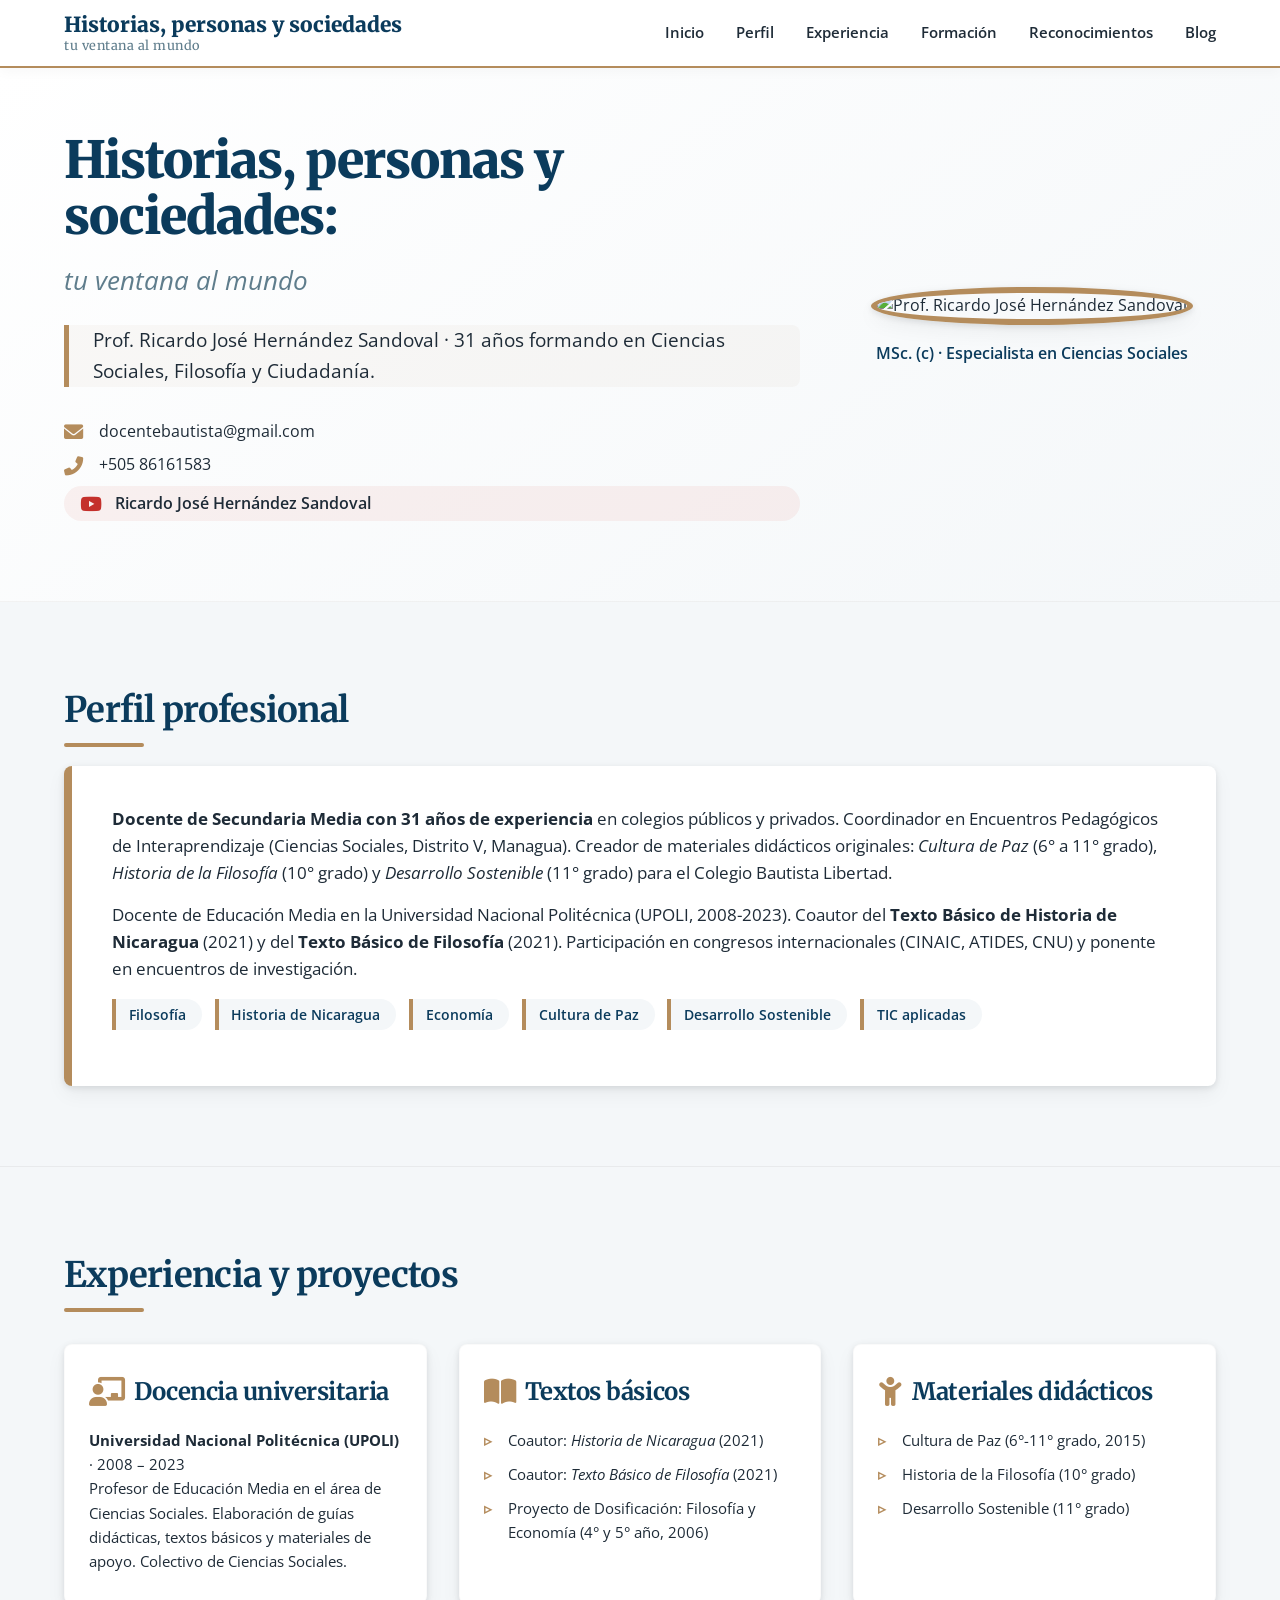
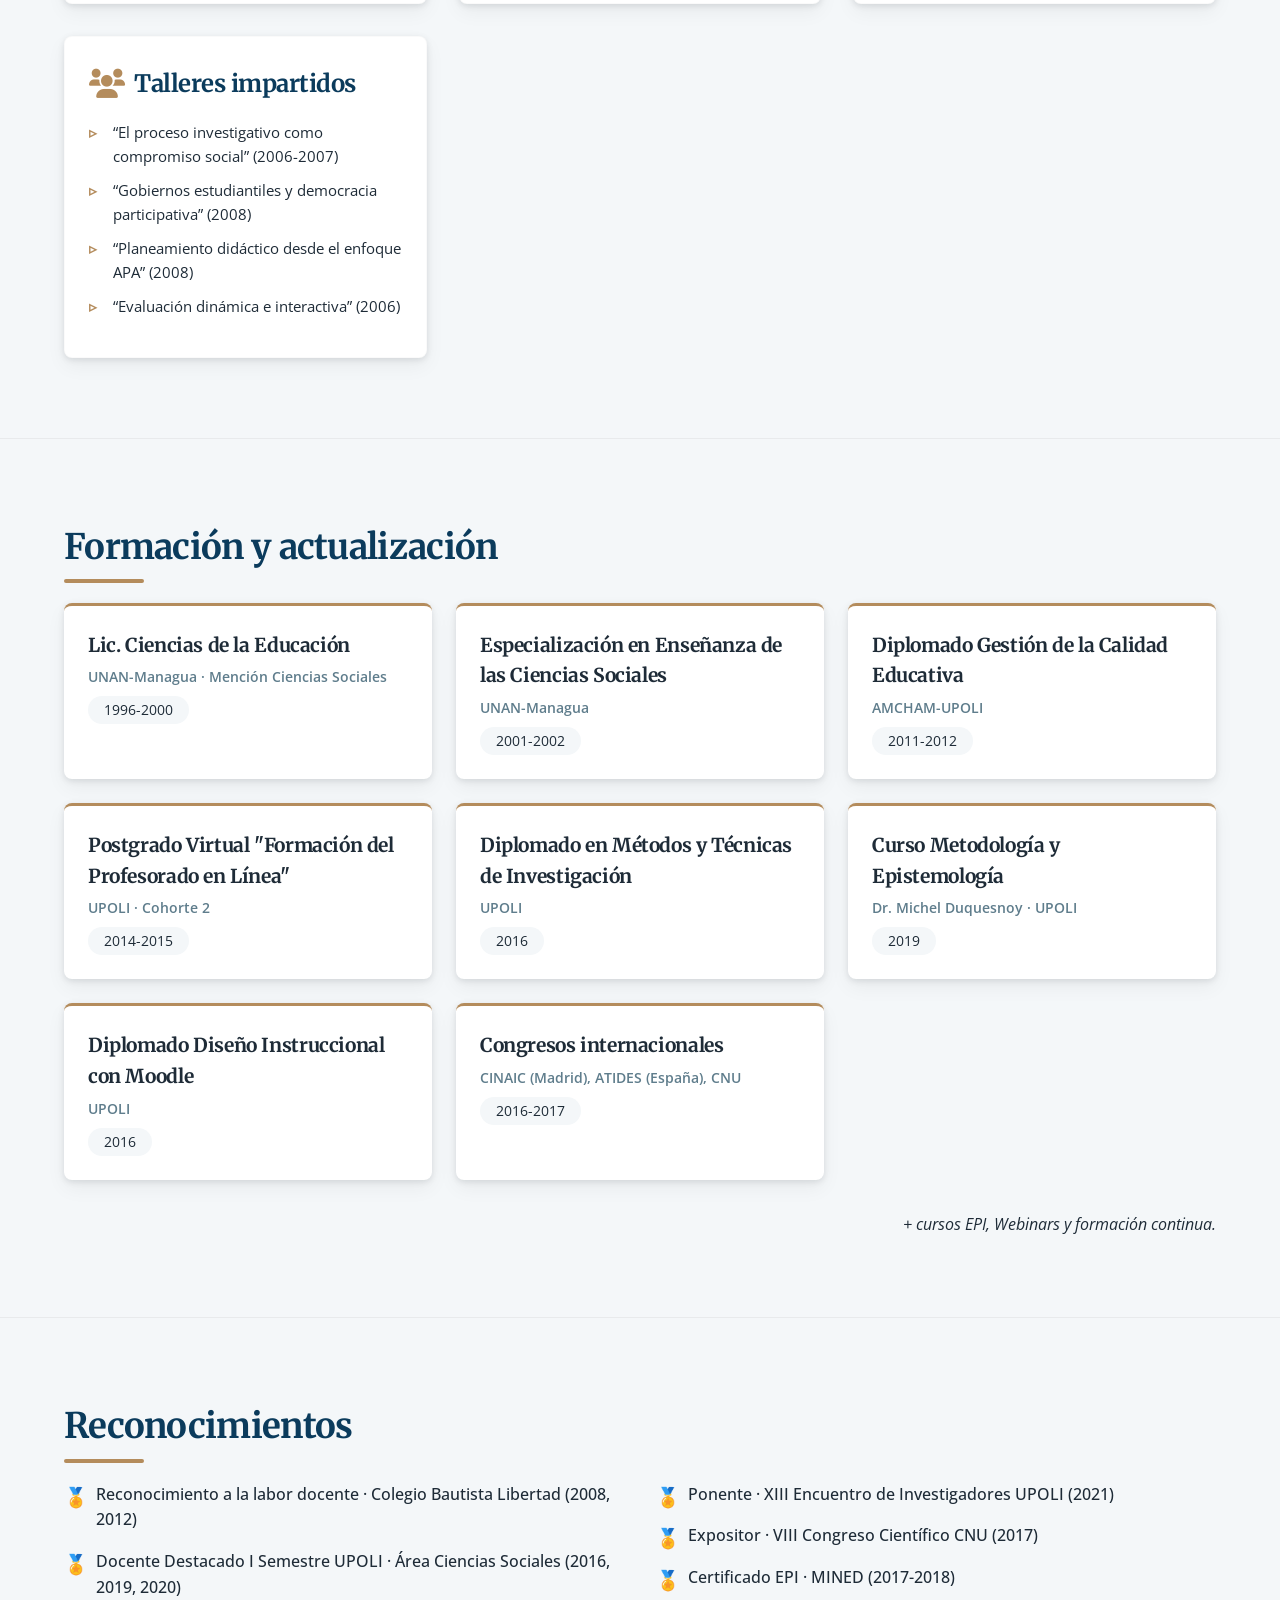
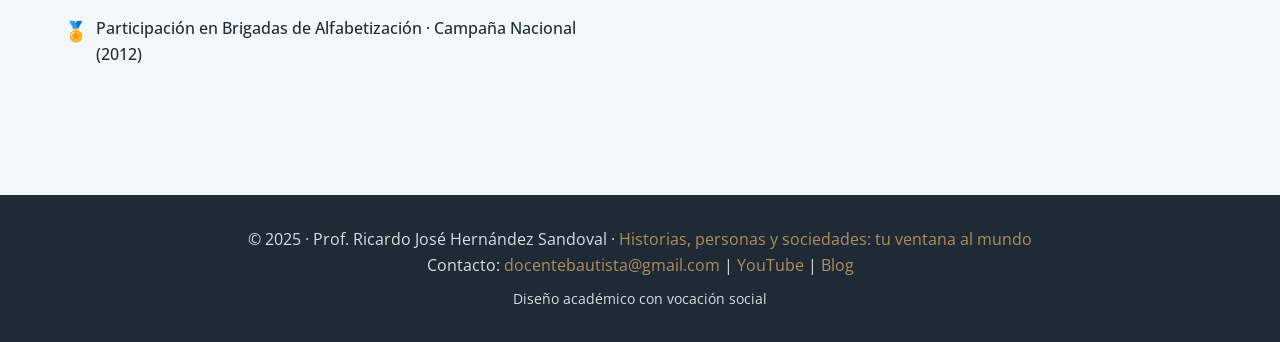
==== commit fb3b6263: "Update index.html" ====
--- a/index.html
+++ b/index.html
@@ -48,12 +48,10 @@
                     <a href="https://www.youtube.com/@RicardoJoseHernandezSandoval" target="_blank" class="youtube-link"><i class="fab fa-youtube"></i> Ricardo José Hernández Sandoval</a>
                 </div>
             </div>
-            <div class="hero-avatar">
-                <div class="avatar-circle">
-                    <span>RHS</span>
-                </div>
-                <p style="margin-top: 1rem; font-weight: 600; color: var(--primary);">MSc. (c) · Especialista en Ciencias Sociales</p>
-            </div>
+           <div class="hero-avatar">
+    <img src="unnamed.jpg" alt="Prof. Ricardo José Hernández Sandoval" style="width: 220px; height: 220px; border-radius: 50%; object-fit: cover; border: 6px solid var(--accent); box-shadow: var(--shadow);">
+    <p style="margin-top: 1rem; font-weight: 600; color: var(--primary);">MSc. (c) · Especialista en Ciencias Sociales</p>
+</div>
         </div>
     </section>
 
--- a/styles.css
+++ b/styles.css
@@ -512,4 +512,9 @@
     .section-title {
         font-size: 2rem;
     }
-}
+
+    .nav-menu a.active {
+    border-bottom-color: var(--accent);
+    color: var(--primary);
+}
+}
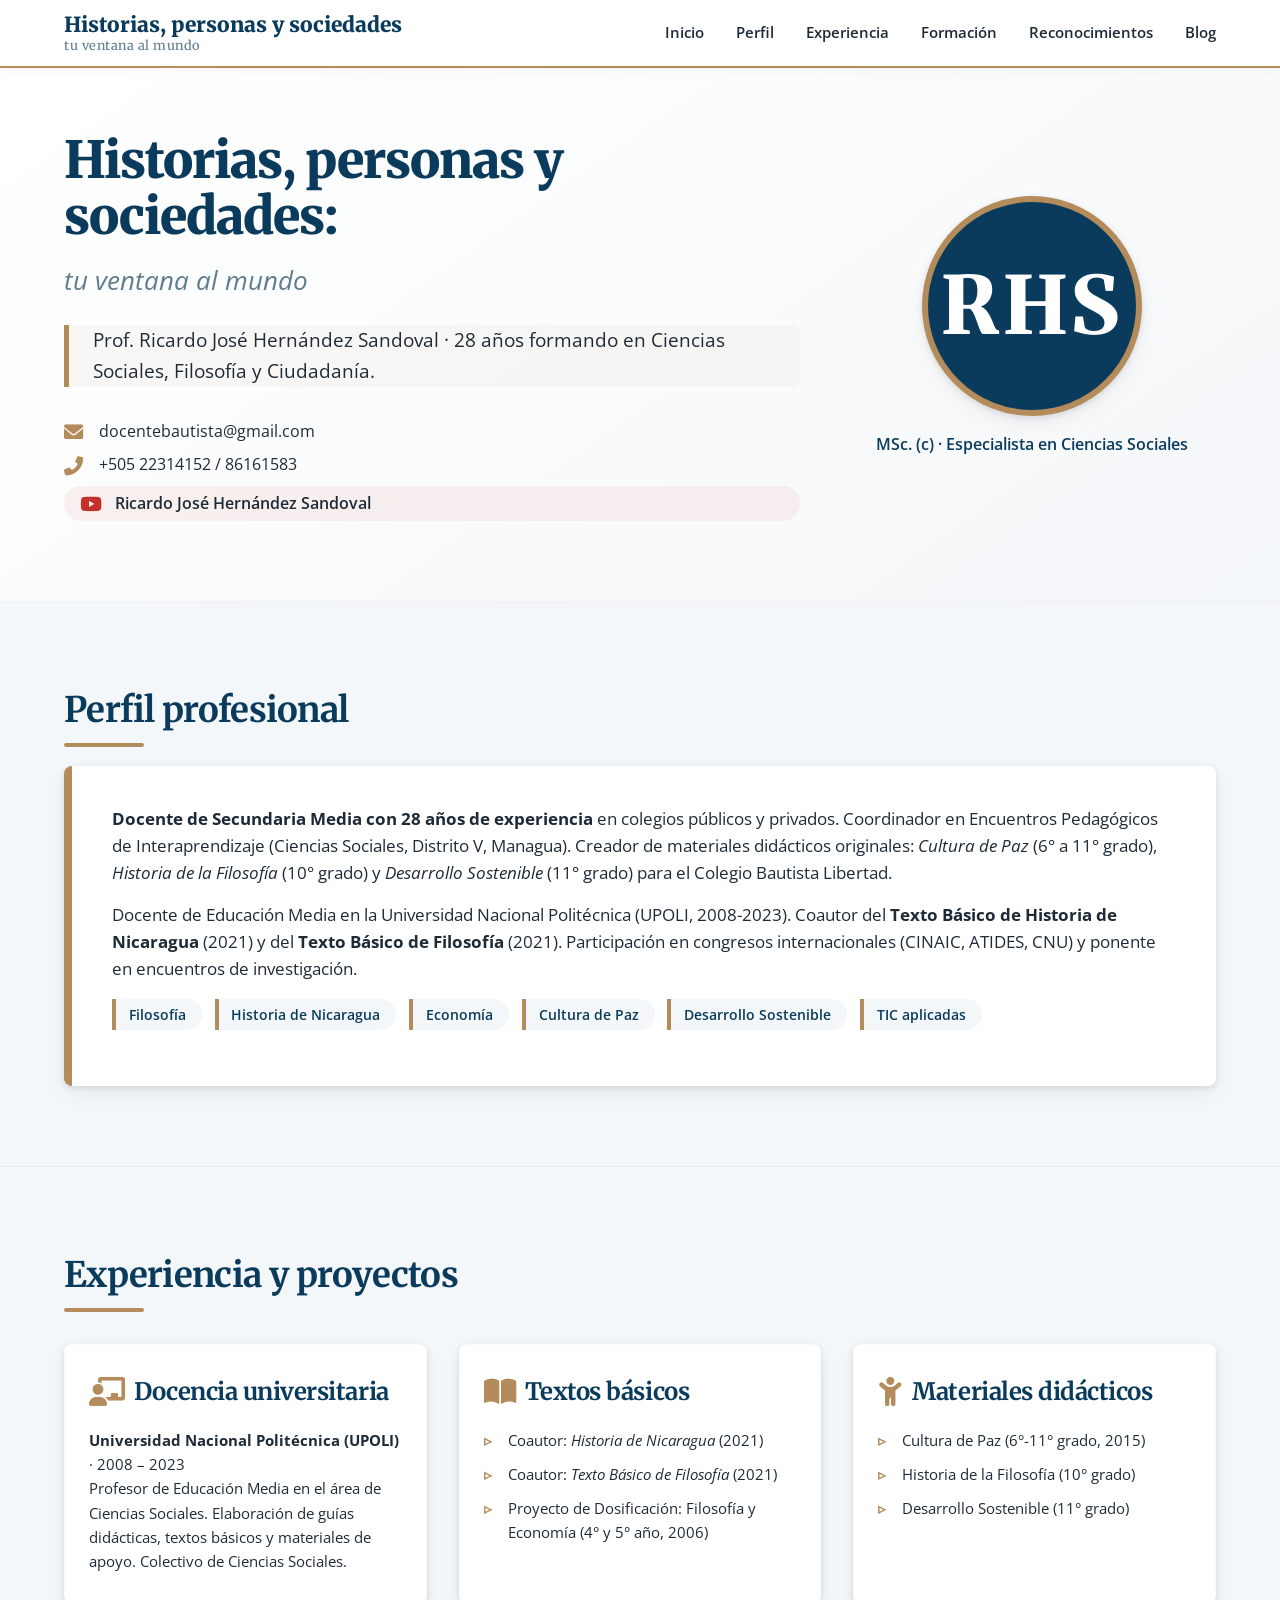
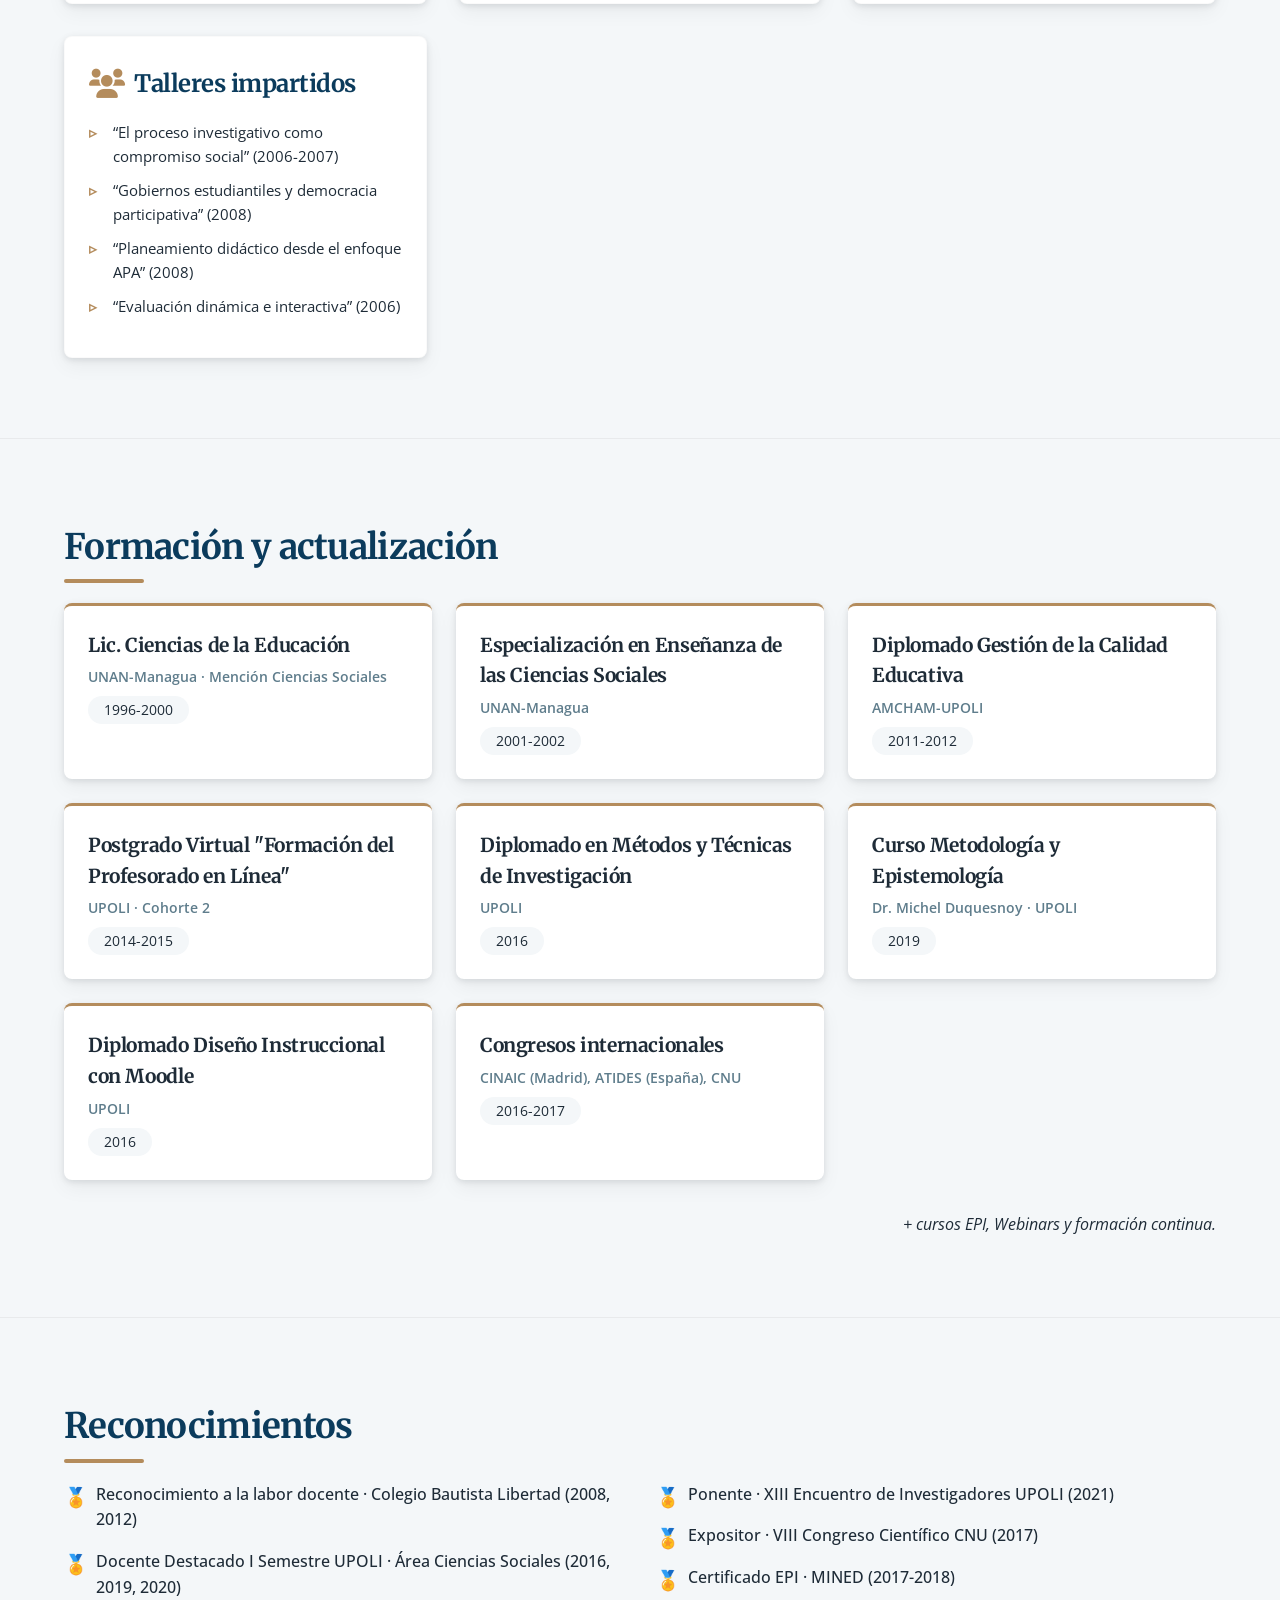
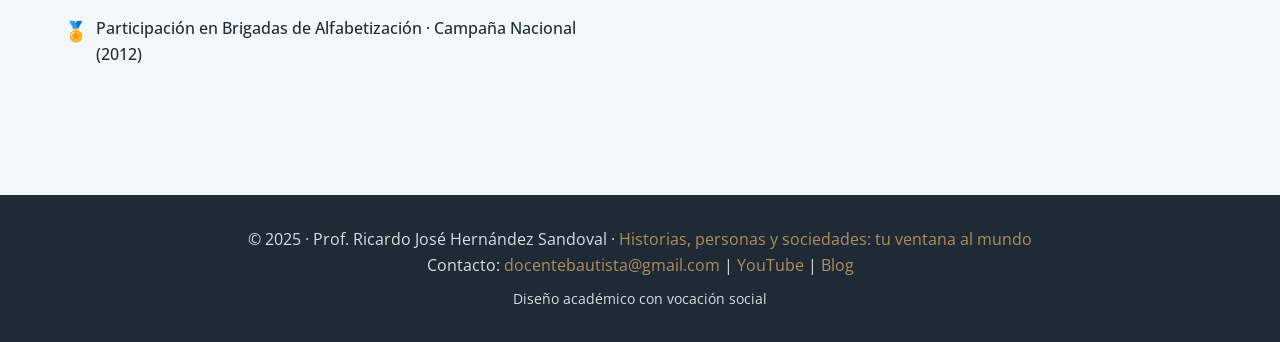
==== commit 9fd1f59e: "Update index.html" ====
--- a/index.html
+++ b/index.html
@@ -41,17 +41,19 @@
             <div class="hero-content">
                 <h1>Historias, personas y sociedades:</h1>
                 <div class="subtitle">tu ventana al mundo</div>
-                <p class="intro-text">Prof. Ricardo José Hernández Sandoval · 31 años formando en Ciencias Sociales, Filosofía y Ciudadanía.</p>
+                <p class="intro-text">Prof. Ricardo José Hernández Sandoval · 28 años formando en Ciencias Sociales, Filosofía y Ciudadanía.</p>
                 <div class="hero-contact">
                     <p><i class="fas fa-envelope"></i> docentebautista@gmail.com</p>
-                    <p><i class="fas fa-phone-alt"></i> +505 86161583</p>
+                    <p><i class="fas fa-phone-alt"></i> +505 22314152 / 86161583</p>
                     <a href="https://www.youtube.com/@RicardoJoseHernandezSandoval" target="_blank" class="youtube-link"><i class="fab fa-youtube"></i> Ricardo José Hernández Sandoval</a>
                 </div>
             </div>
-           <div class="hero-avatar">
-    <img src="unnamed.jpg" alt="Prof. Ricardo José Hernández Sandoval" style="width: 220px; height: 220px; border-radius: 50%; object-fit: cover; border: 6px solid var(--accent); box-shadow: var(--shadow);">
-    <p style="margin-top: 1rem; font-weight: 600; color: var(--primary);">MSc. (c) · Especialista en Ciencias Sociales</p>
-</div>
+            <div class="hero-avatar">
+                <div class="avatar-circle">
+                    <span>RHS</span>
+                </div>
+                <p style="margin-top: 1rem; font-weight: 600; color: var(--primary);">MSc. (c) · Especialista en Ciencias Sociales</p>
+            </div>
         </div>
     </section>
 
@@ -60,7 +62,7 @@
         <div class="container">
             <h2 class="section-title">Perfil profesional</h2>
             <div class="perfil-texto">
-                <p><strong>Docente de Secundaria Media con 31 años de experiencia</strong> en colegios públicos y privados. Coordinador en Encuentros Pedagógicos de Interaprendizaje (Ciencias Sociales, Distrito V, Managua). Creador de materiales didácticos originales: <em>Cultura de Paz</em> (6° a 11° grado), <em>Historia de la Filosofía</em> (10° grado) y <em>Desarrollo Sostenible</em> (11° grado) para el Colegio Bautista Libertad.</p>
+                <p><strong>Docente de Secundaria Media con 28 años de experiencia</strong> en colegios públicos y privados. Coordinador en Encuentros Pedagógicos de Interaprendizaje (Ciencias Sociales, Distrito V, Managua). Creador de materiales didácticos originales: <em>Cultura de Paz</em> (6° a 11° grado), <em>Historia de la Filosofía</em> (10° grado) y <em>Desarrollo Sostenible</em> (11° grado) para el Colegio Bautista Libertad.</p>
                 <p style="margin-top: 1rem;">Docente de Educación Media en la Universidad Nacional Politécnica (UPOLI, 2008-2023). Coautor del <strong>Texto Básico de Historia de Nicaragua</strong> (2021) y del <strong>Texto Básico de Filosofía</strong> (2021). Participación en congresos internacionales (CINAIC, ATIDES, CNU) y ponente en encuentros de investigación.</p>
                 <div class="badge-list">
                     <span class="badge">Filosofía</span>
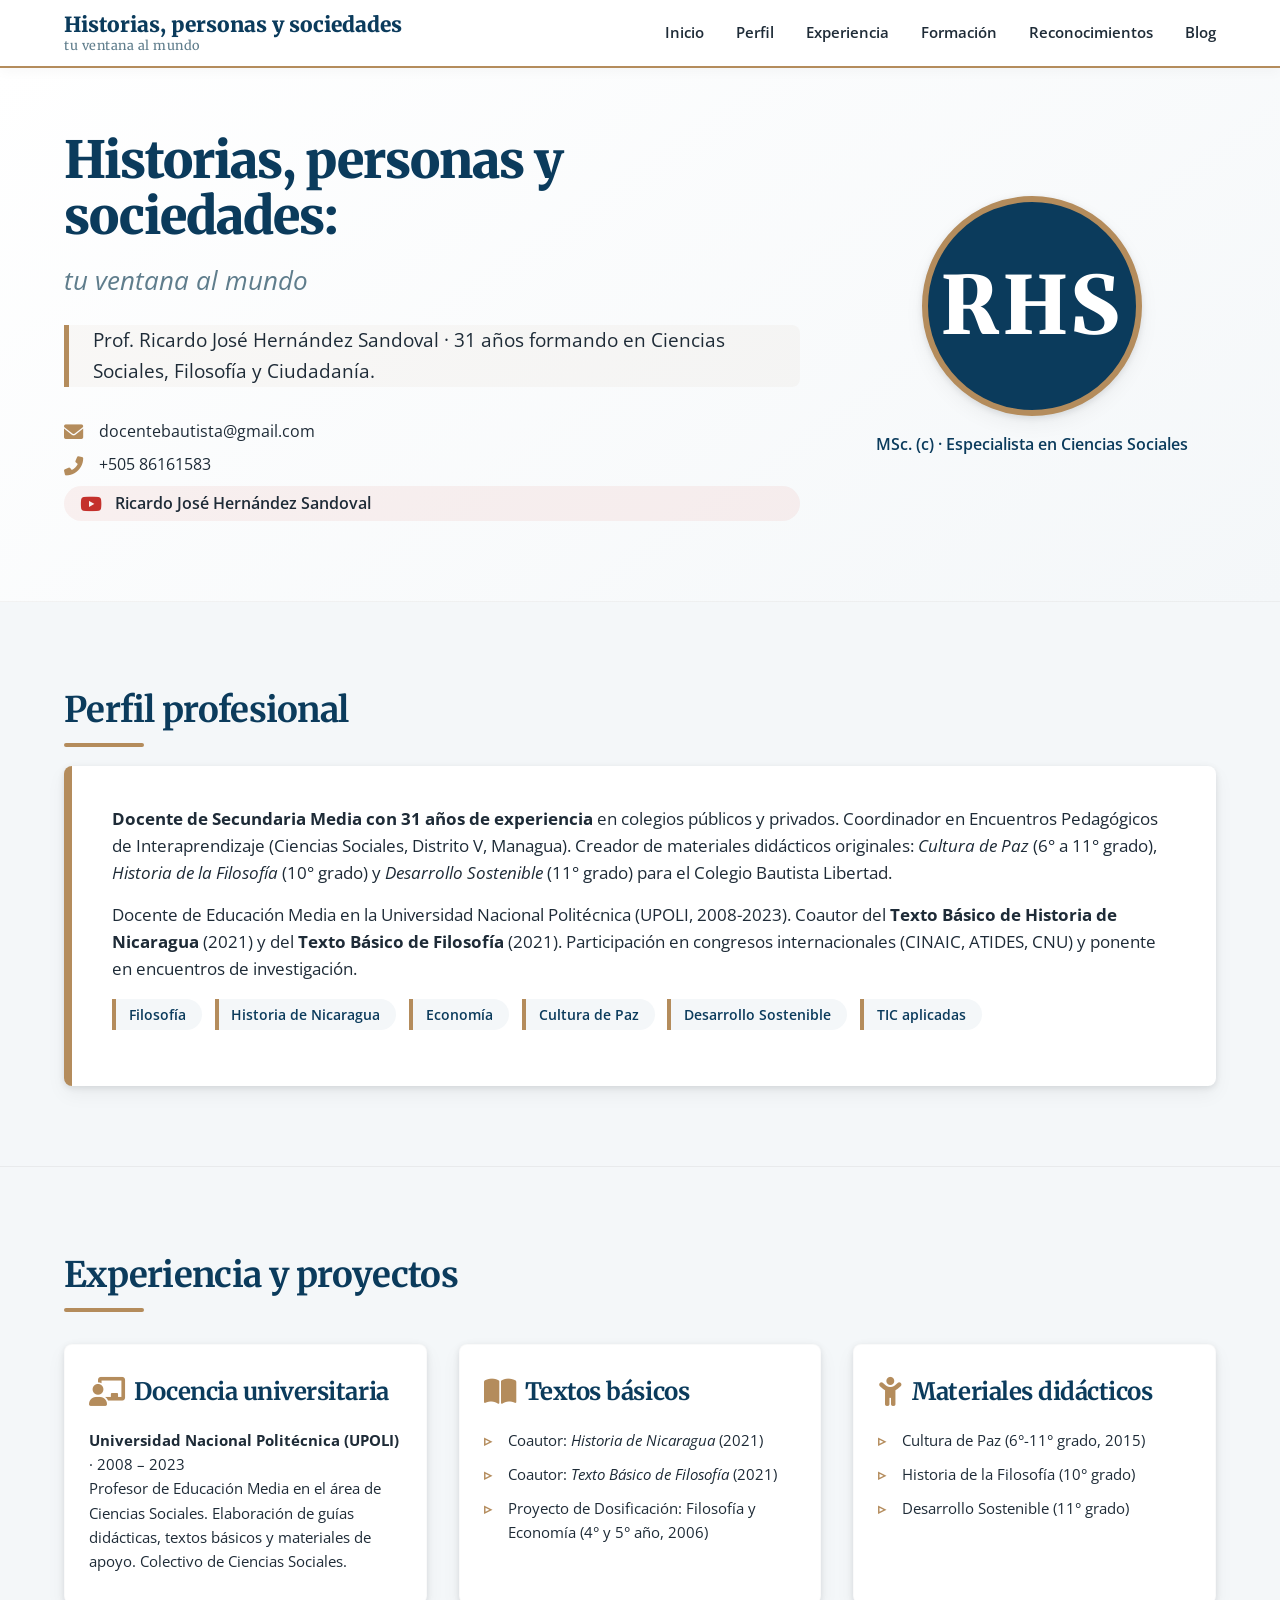
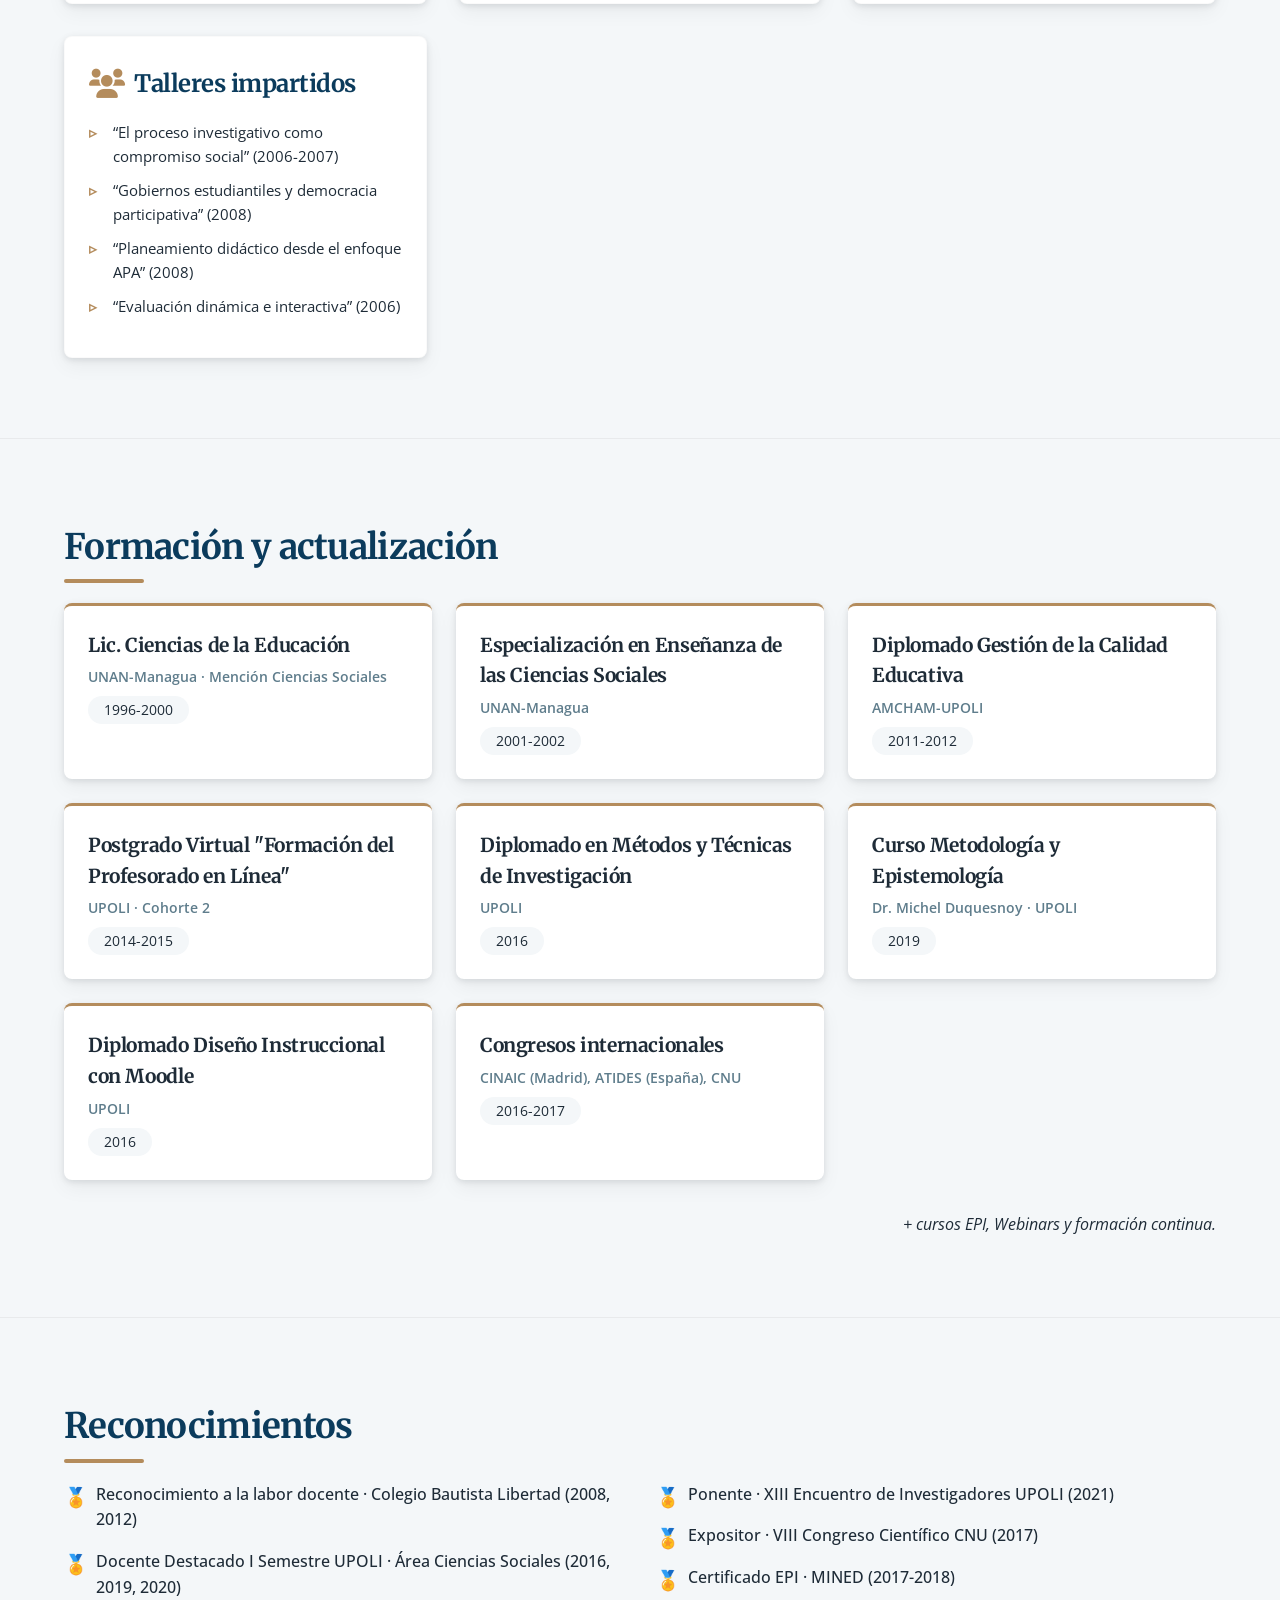
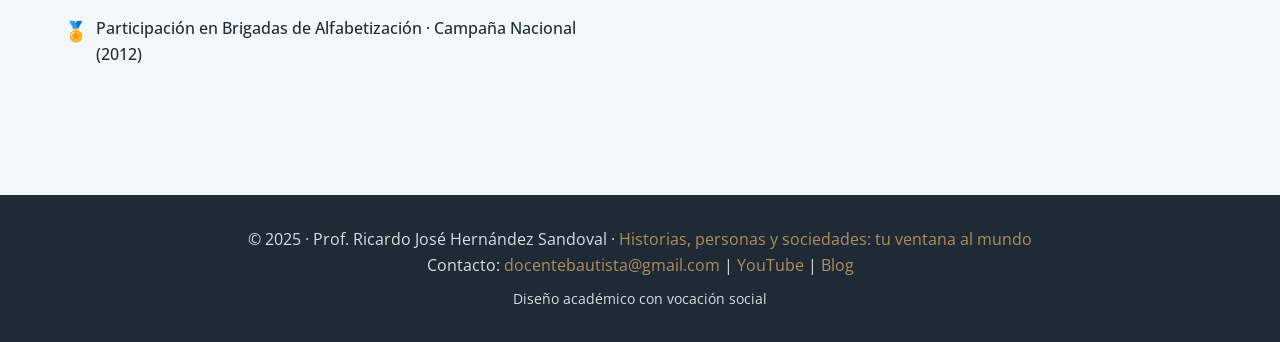
==== commit 8c0a7481: "Update index.html" ====
--- a/index.html
+++ b/index.html
@@ -41,10 +41,10 @@
             <div class="hero-content">
                 <h1>Historias, personas y sociedades:</h1>
                 <div class="subtitle">tu ventana al mundo</div>
-                <p class="intro-text">Prof. Ricardo José Hernández Sandoval · 28 años formando en Ciencias Sociales, Filosofía y Ciudadanía.</p>
+                <p class="intro-text">Prof. Ricardo José Hernández Sandoval · 31 años formando en Ciencias Sociales, Filosofía y Ciudadanía.</p>
                 <div class="hero-contact">
                     <p><i class="fas fa-envelope"></i> docentebautista@gmail.com</p>
-                    <p><i class="fas fa-phone-alt"></i> +505 22314152 / 86161583</p>
+                    <p><i class="fas fa-phone-alt"></i> +505 86161583</p>
                     <a href="https://www.youtube.com/@RicardoJoseHernandezSandoval" target="_blank" class="youtube-link"><i class="fab fa-youtube"></i> Ricardo José Hernández Sandoval</a>
                 </div>
             </div>
@@ -62,7 +62,7 @@
         <div class="container">
             <h2 class="section-title">Perfil profesional</h2>
             <div class="perfil-texto">
-                <p><strong>Docente de Secundaria Media con 28 años de experiencia</strong> en colegios públicos y privados. Coordinador en Encuentros Pedagógicos de Interaprendizaje (Ciencias Sociales, Distrito V, Managua). Creador de materiales didácticos originales: <em>Cultura de Paz</em> (6° a 11° grado), <em>Historia de la Filosofía</em> (10° grado) y <em>Desarrollo Sostenible</em> (11° grado) para el Colegio Bautista Libertad.</p>
+                <p><strong>Docente de Secundaria Media con 31 años de experiencia</strong> en colegios públicos y privados. Coordinador en Encuentros Pedagógicos de Interaprendizaje (Ciencias Sociales, Distrito V, Managua). Creador de materiales didácticos originales: <em>Cultura de Paz</em> (6° a 11° grado), <em>Historia de la Filosofía</em> (10° grado) y <em>Desarrollo Sostenible</em> (11° grado) para el Colegio Bautista Libertad.</p>
                 <p style="margin-top: 1rem;">Docente de Educación Media en la Universidad Nacional Politécnica (UPOLI, 2008-2023). Coautor del <strong>Texto Básico de Historia de Nicaragua</strong> (2021) y del <strong>Texto Básico de Filosofía</strong> (2021). Participación en congresos internacionales (CINAIC, ATIDES, CNU) y ponente en encuentros de investigación.</p>
                 <div class="badge-list">
                     <span class="badge">Filosofía</span>
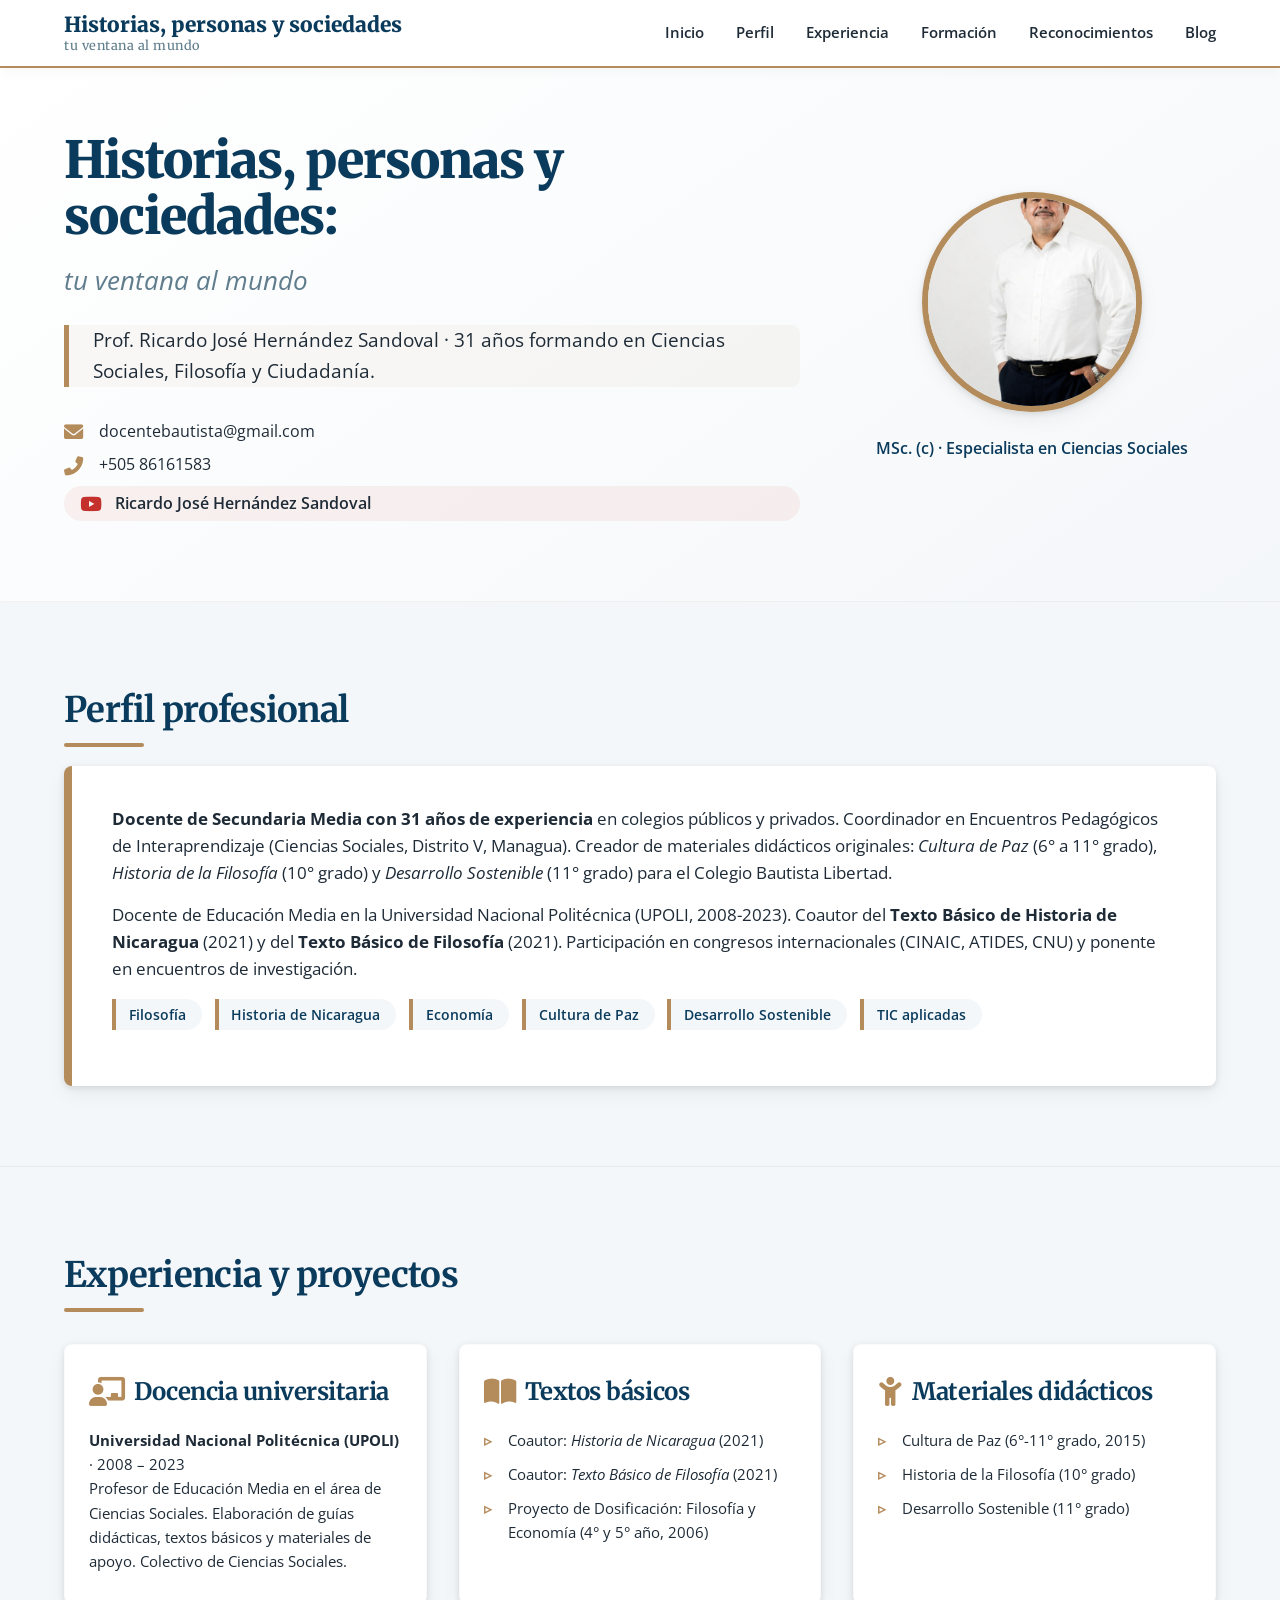
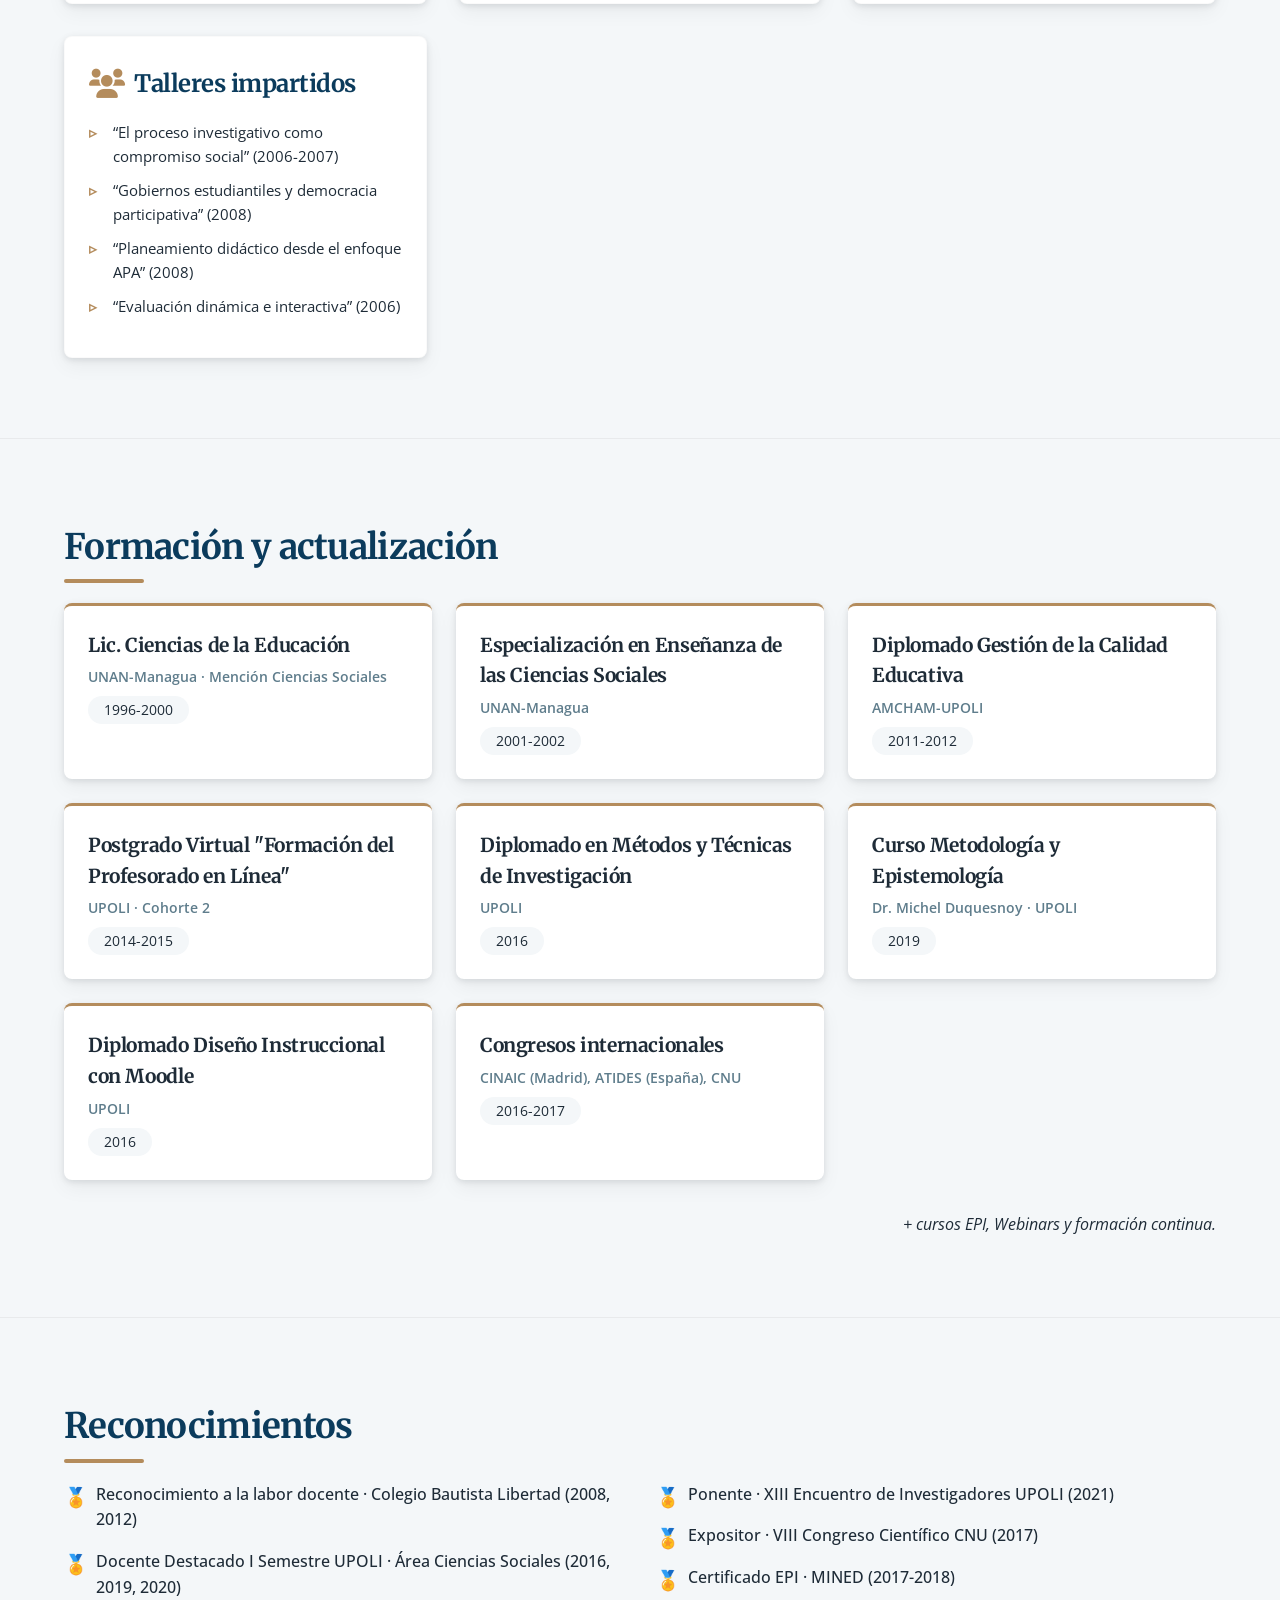
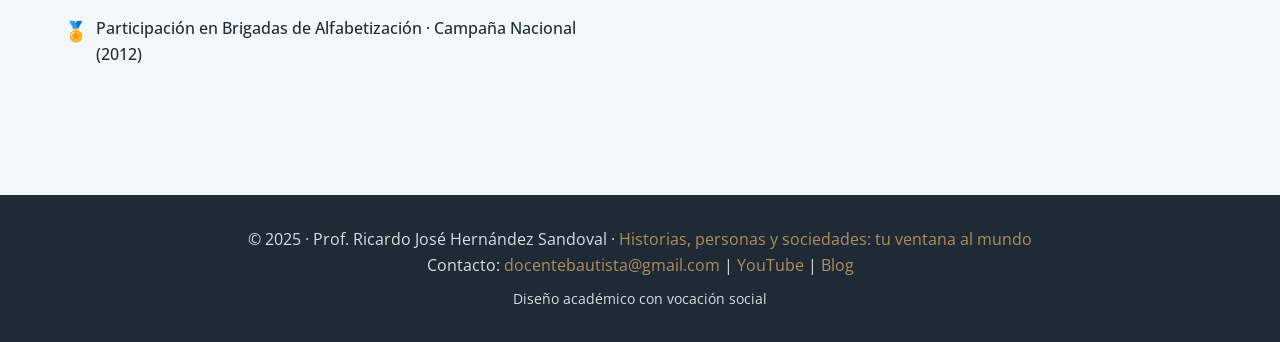
==== commit bdb4a3e7: "Update index.html" ====
--- a/index.html
+++ b/index.html
@@ -49,9 +49,8 @@
                 </div>
             </div>
             <div class="hero-avatar">
-                <div class="avatar-circle">
-                    <span>RHS</span>
-                </div>
+                <!-- Foto de perfil real -->
+                <img src="profile.jpg" alt="Prof. Ricardo José Hernández Sandoval" style="width: 220px; height: 220px; border-radius: 50%; object-fit: cover; border: 6px solid var(--accent); box-shadow: var(--shadow);">
                 <p style="margin-top: 1rem; font-weight: 600; color: var(--primary);">MSc. (c) · Especialista en Ciencias Sociales</p>
             </div>
         </div>
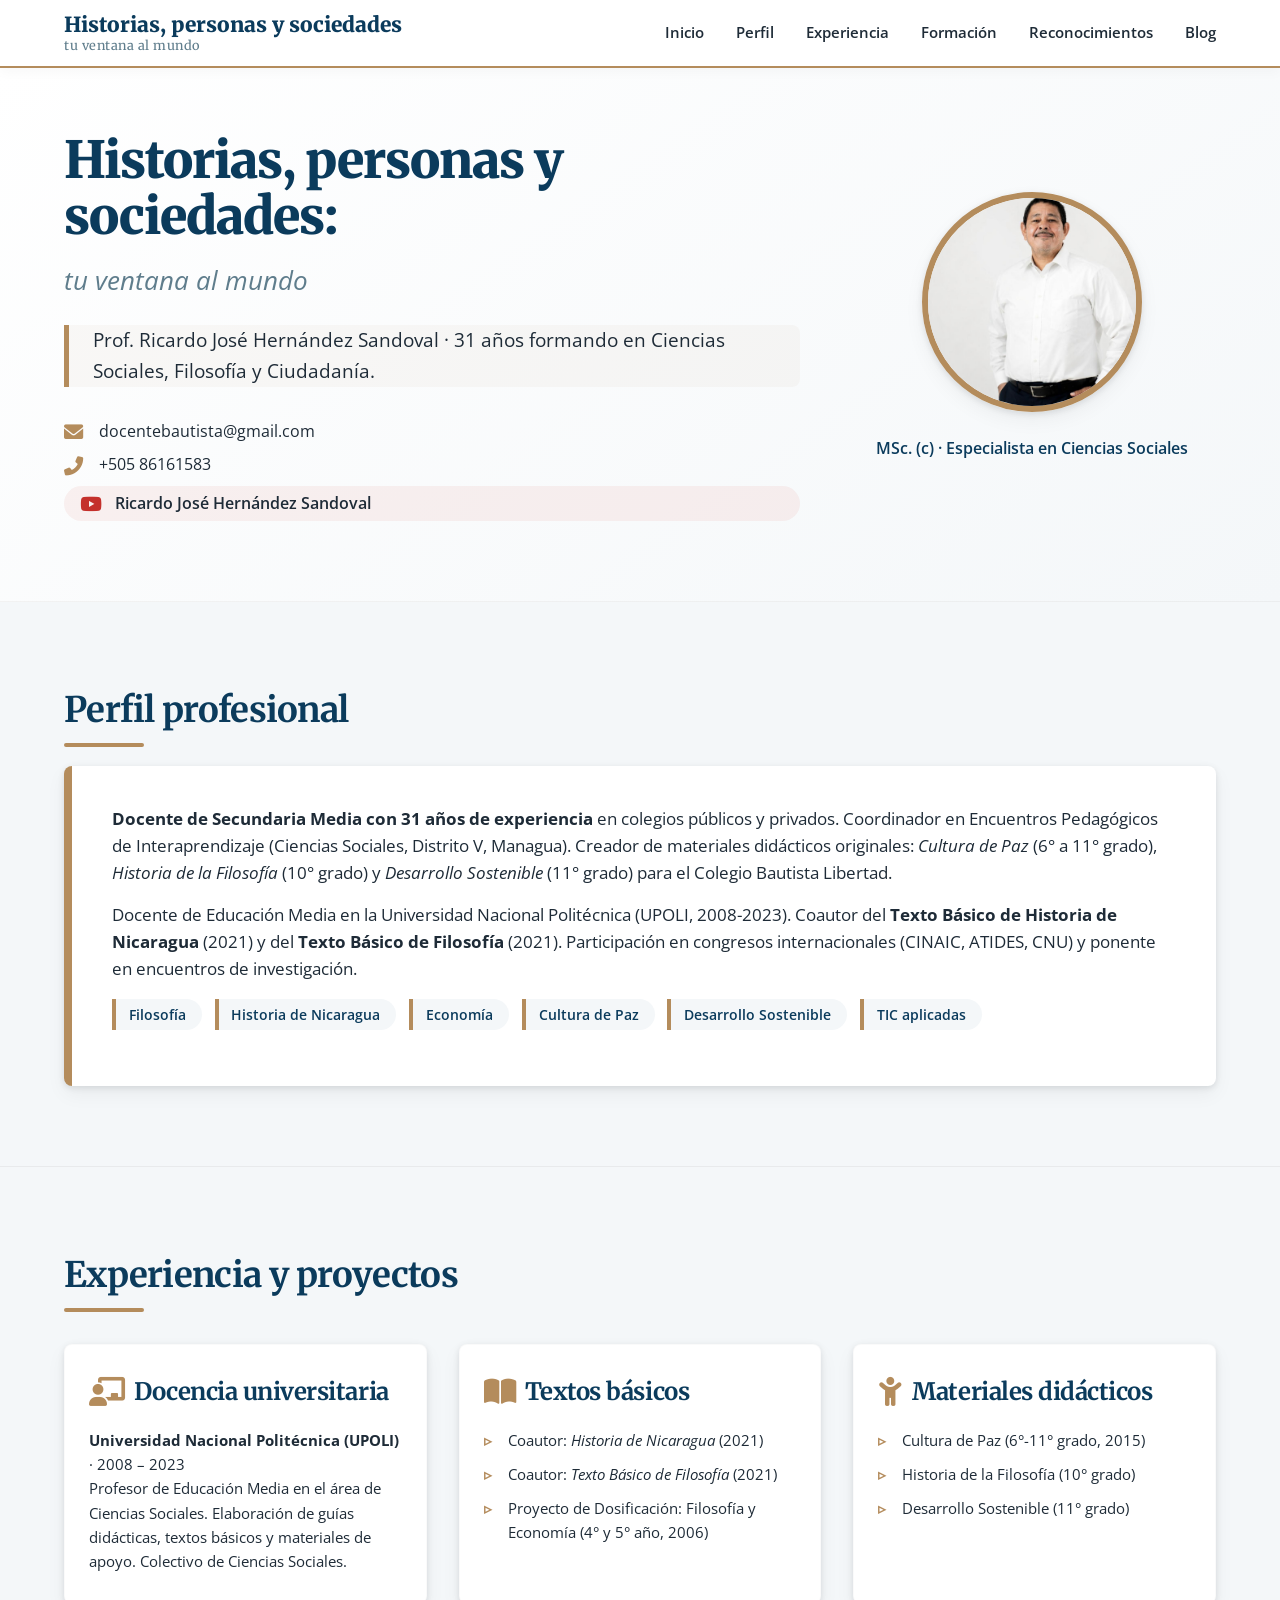
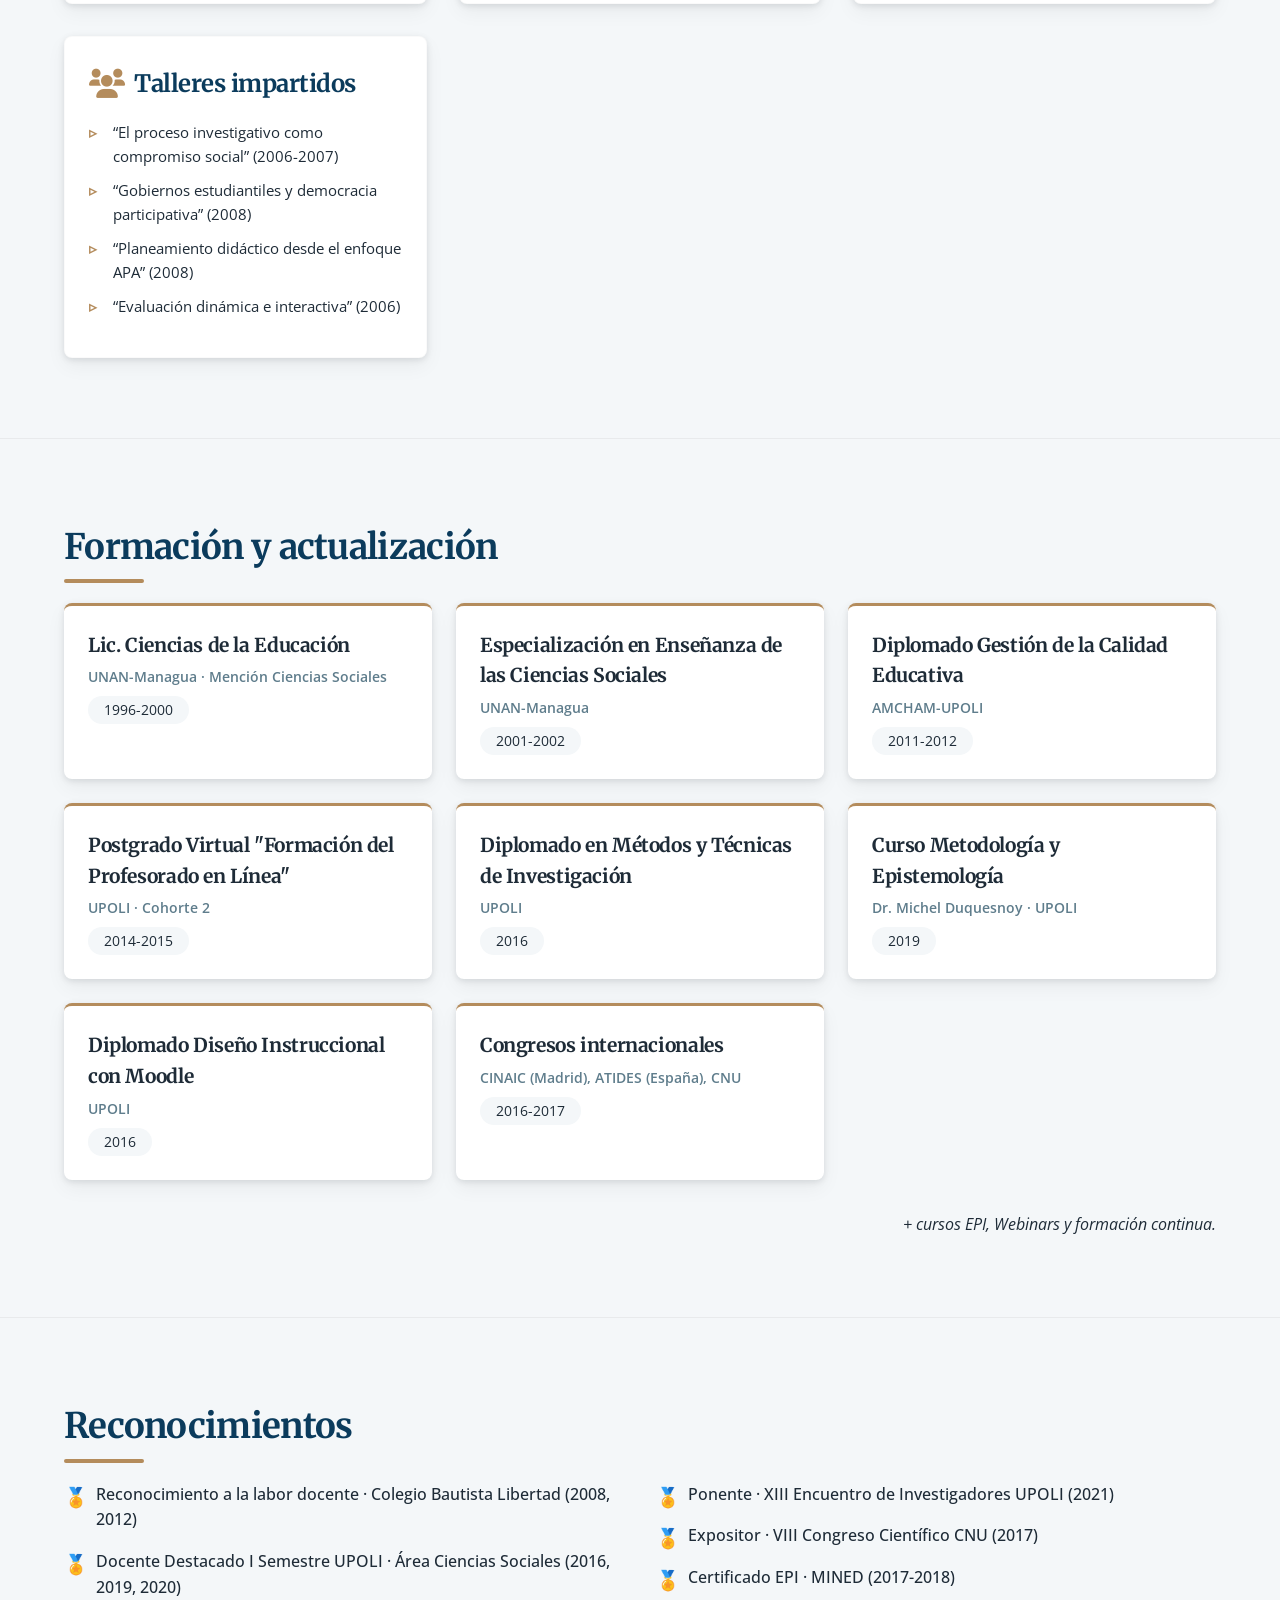
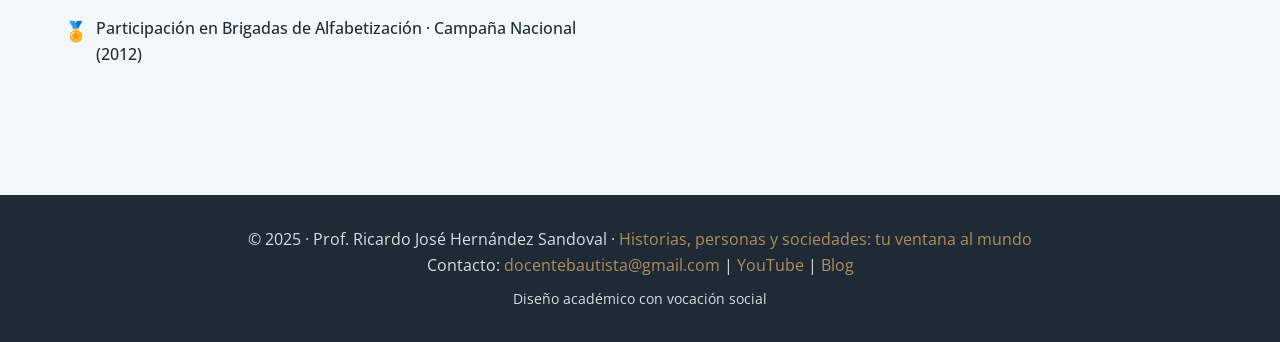
==== commit 6ecef63f: "Update index.html" ====
--- a/index.html
+++ b/index.html
@@ -49,8 +49,8 @@
                 </div>
             </div>
             <div class="hero-avatar">
-                <!-- Foto de perfil real -->
-                <img src="profile.jpg" alt="Prof. Ricardo José Hernández Sandoval" style="width: 220px; height: 220px; border-radius: 50%; object-fit: cover; border: 6px solid var(--accent); box-shadow: var(--shadow);">
+                <!-- Foto de perfil real: recortada desde la cintura hacia arriba y centrada -->
+                <img src="profile.jpg" alt="Prof. Ricardo José Hernández Sandoval" style="width: 220px; height: 220px; border-radius: 50%; object-fit: cover; object-position: center 30%; border: 6px solid var(--accent); box-shadow: var(--shadow);">
                 <p style="margin-top: 1rem; font-weight: 600; color: var(--primary);">MSc. (c) · Especialista en Ciencias Sociales</p>
             </div>
         </div>
